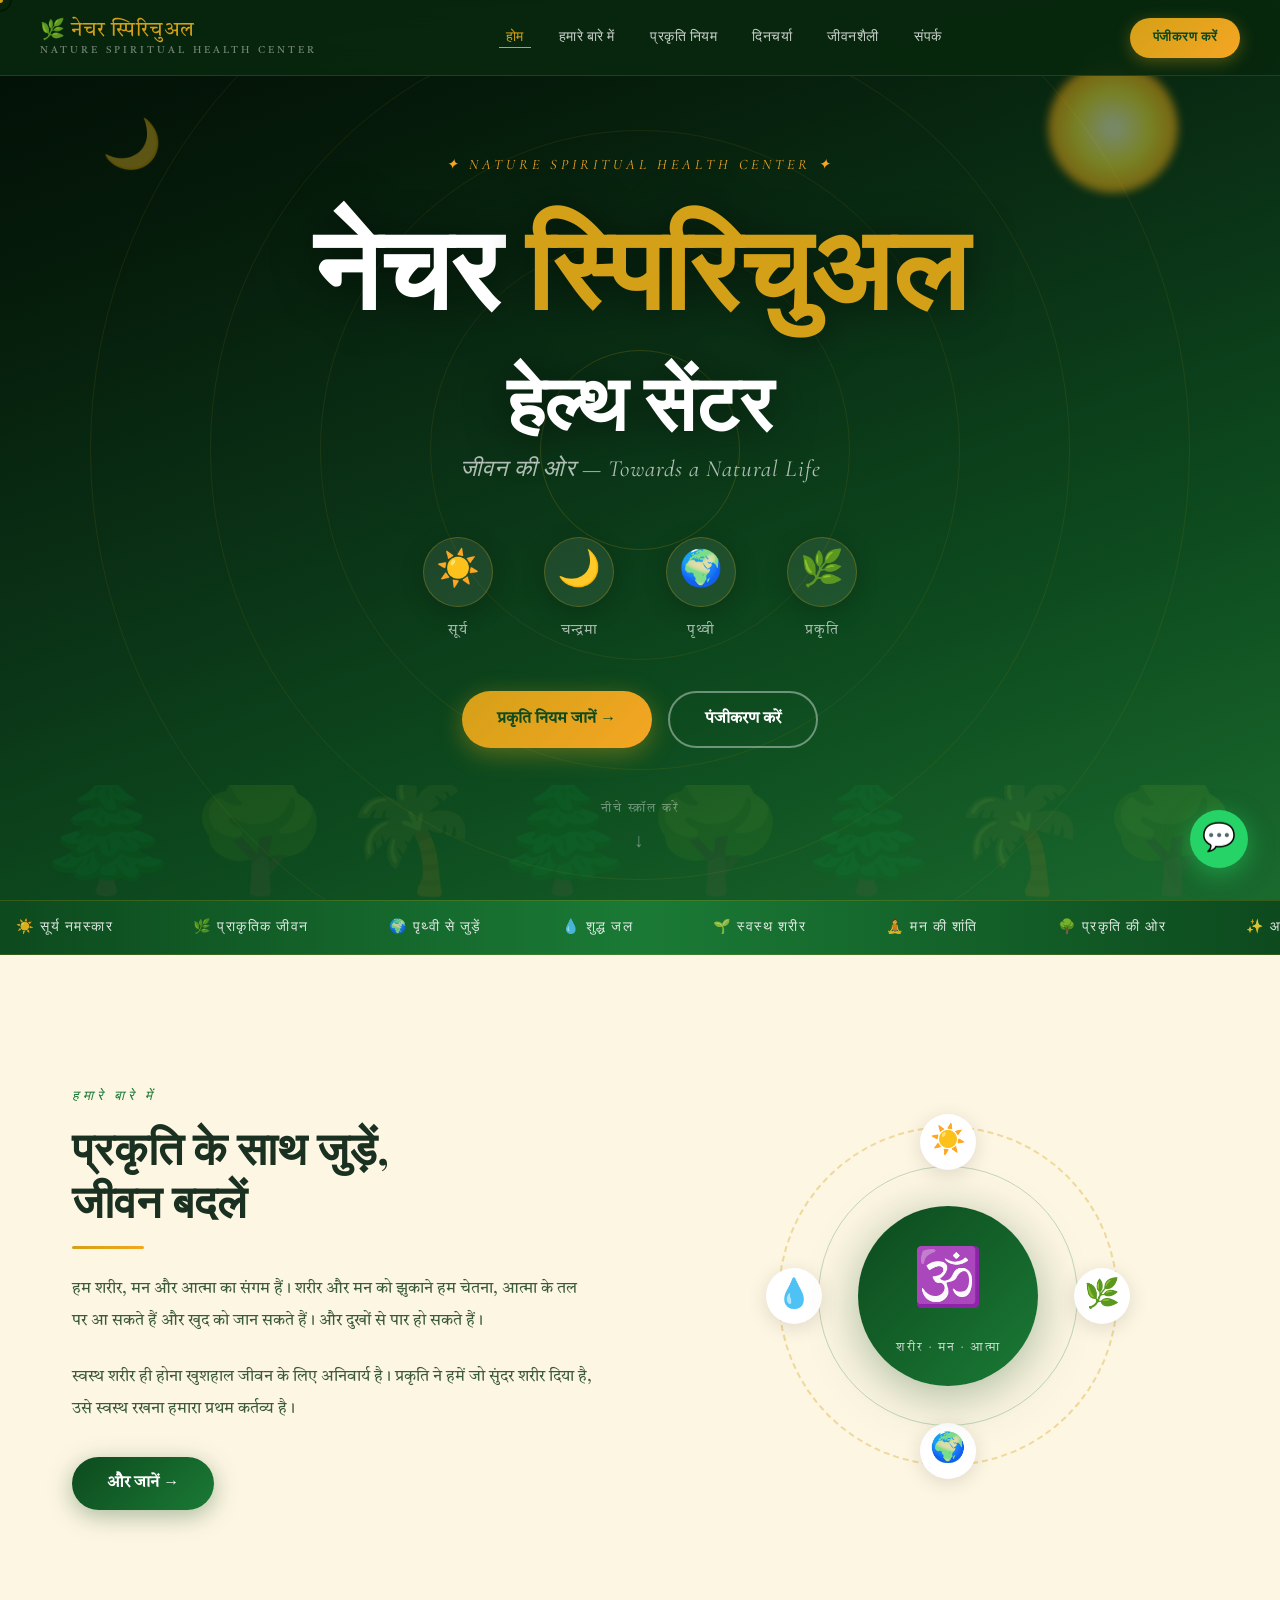
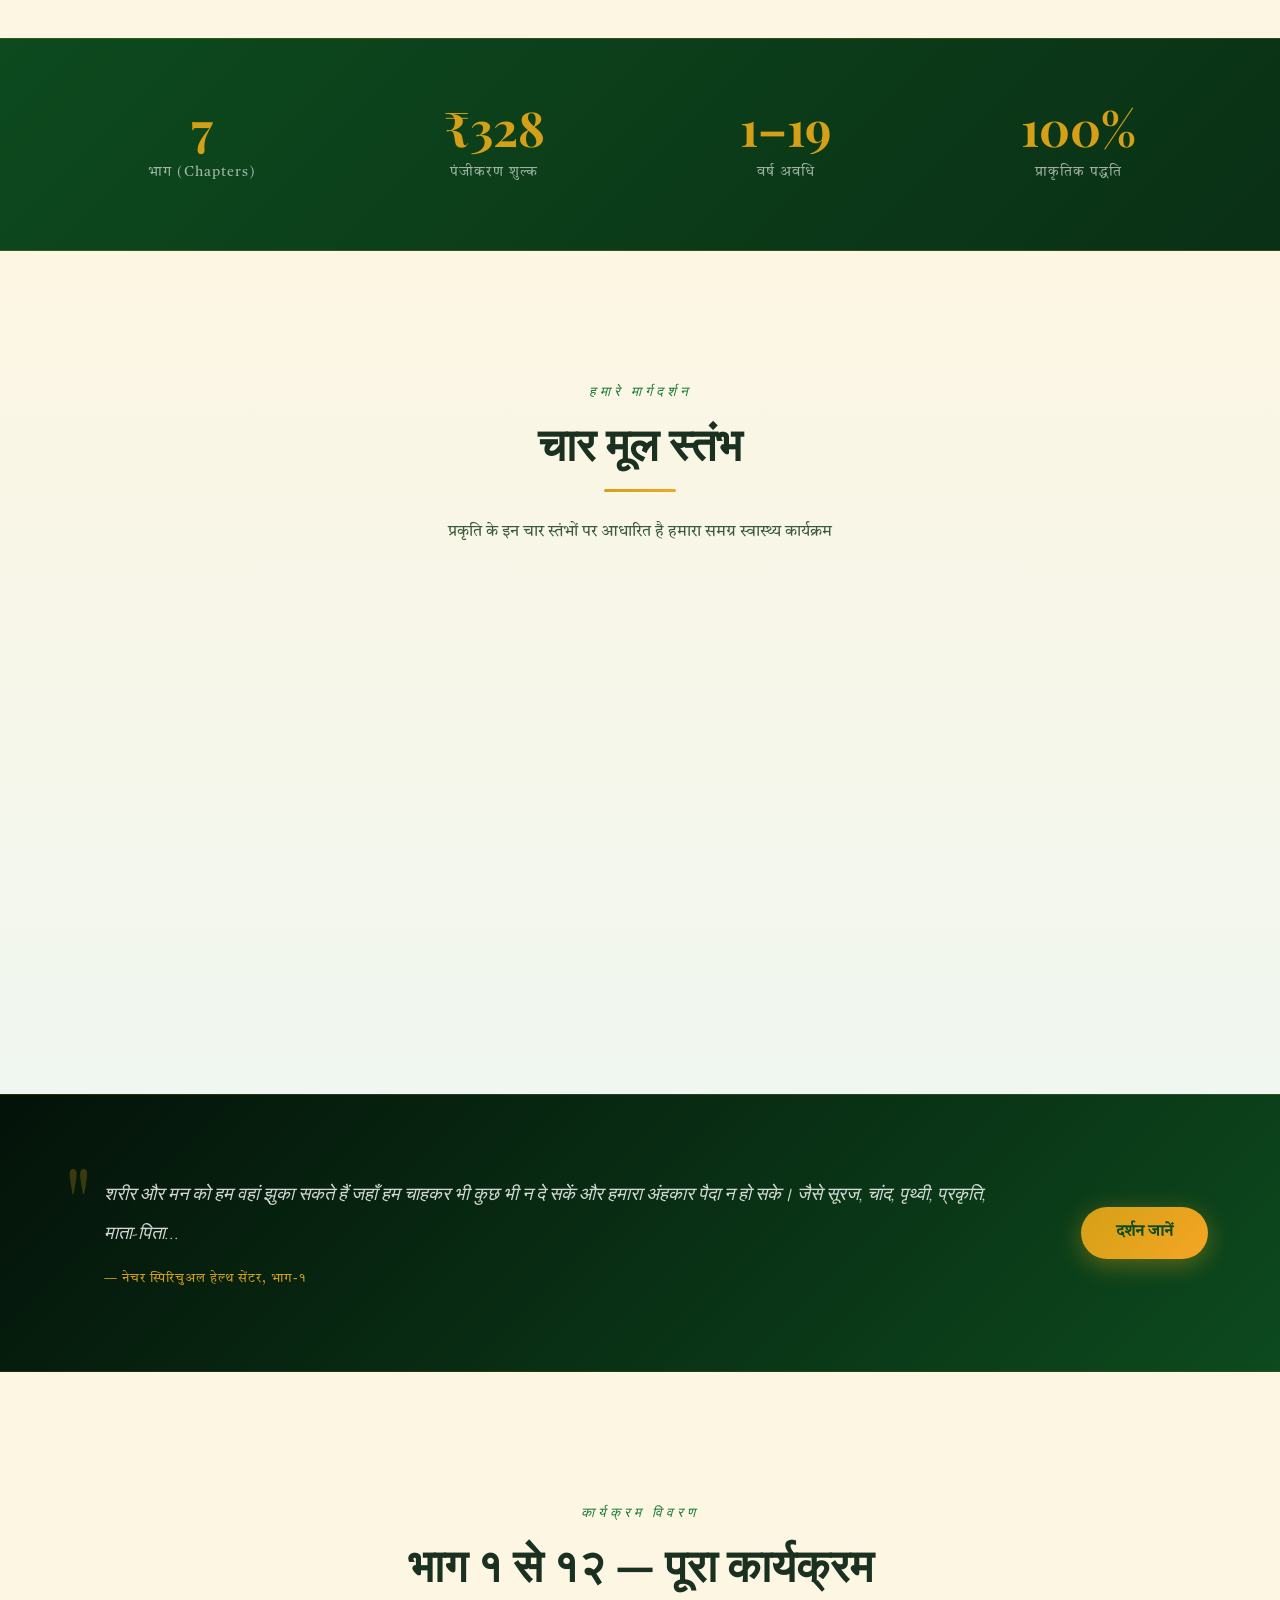
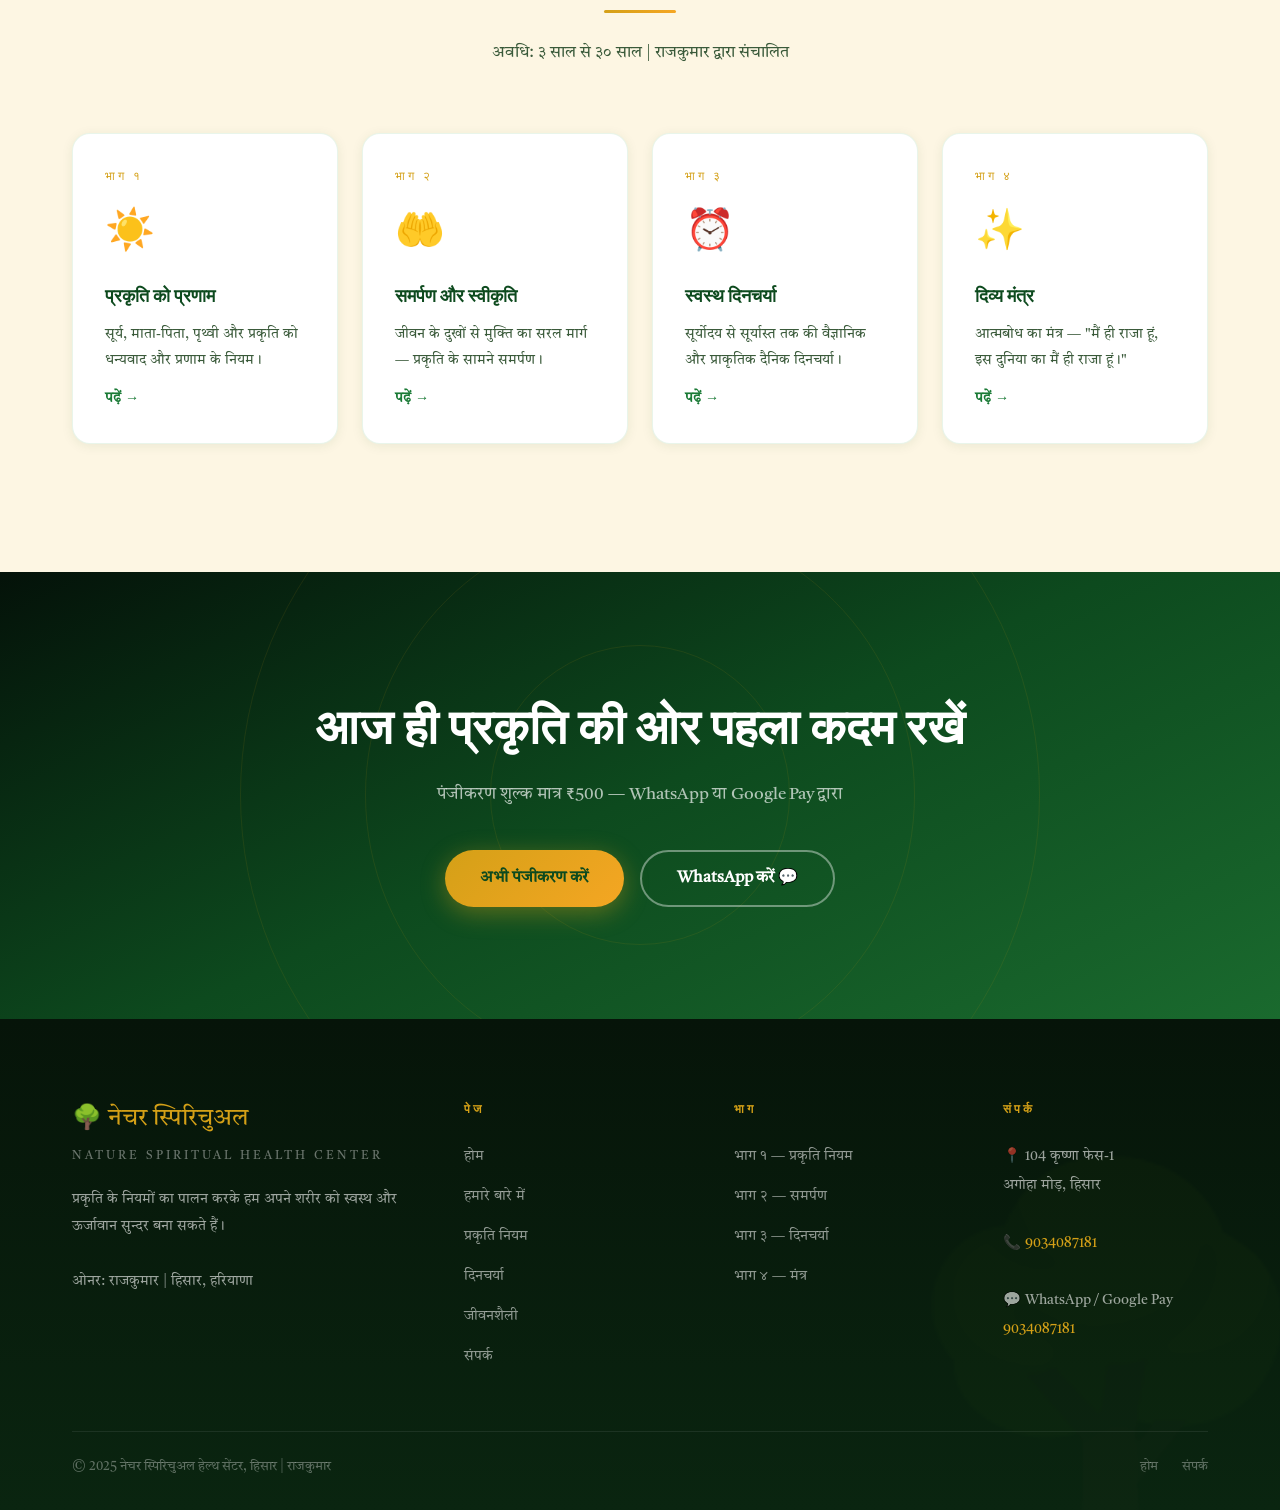
==== index.html @ 6610b25d "ddfg" ====
<!DOCTYPE html>
<html lang="hi">
<head>
<meta charset="UTF-8">
<meta name="viewport" content="width=device-width, initial-scale=1.0">
<meta name="description" content="नेचर स्पिरिचुअल हेल्थ सेंटर - प्राकृतिक जीवनशैली द्वारा स्वस्थ जीवन की ओर। Hisar, Haryana.">
<title>नेचर स्पिरिचुअल हेल्थ सेंटर | जीवन की ओर | Hisar</title>
<link rel="stylesheet" href="css/global.css">
<link rel="stylesheet" href="css/home.css">
</head>
<body>

<!-- LOADER -->
<div id="page-loader">
  <div class="loader-tree">🌳</div>
  <div class="loader-title">नेचर स्पिरिचुअल</div>
  <div class="loader-bar"><div class="loader-fill"></div></div>
</div>

<!-- PARTICLES -->
<div id="particles"></div>

<!-- CURSOR -->
<div id="cursor"></div>
<div id="cursor-dot"></div>

<!-- WHATSAPP FLOAT -->
<a href="https://wa.me/919034087181" class="wa-float" target="_blank" rel="noopener" title="WhatsApp पर संपर्क करें">💬</a>

<!-- NAVIGATION -->
<nav class="nav-wrap">
  <div class="nav-inner">
    <a href="index.html" class="nav-brand">
      <span class="brand-hi">🌿 नेचर स्पिरिचुअल</span>
      <span class="brand-en">Nature Spiritual Health Center</span>
    </a>
    <ul class="nav-links">
      <li><a href="index.html"      class="nav-a">होम</a></li>
      <li><a href="about.html"      class="nav-a">हमारे बारे में</a></li>
      <li><a href="niyam.html"      class="nav-a">प्रकृति नियम</a></li>
      <li><a href="dinchrya.html"   class="nav-a">दिनचर्या</a></li>
      <li><a href="lifestyle.html"  class="nav-a">जीवनशैली</a></li>
      <li><a href="contact.html"    class="nav-a">संपर्क</a></li>
    </ul>
    <a href="contact.html" class="nav-cta">पंजीकरण करें</a>
    <button class="nav-hamburger" aria-label="Menu">
      <span></span><span></span><span></span>
    </button>
  </div>
  <div class="nav-mobile">
    <a href="index.html"     class="nav-a">होम</a>
    <a href="about.html"     class="nav-a">हमारे बारे में</a>
    <a href="niyam.html"     class="nav-a">प्रकृति नियम</a>
    <a href="dinchrya.html"  class="nav-a">दिनचर्या</a>
    <a href="lifestyle.html" class="nav-a">जीवनशैली</a>
    <a href="contact.html"   class="nav-a">संपर्क</a>
    <a href="contact.html"   class="nav-cta">पंजीकरण करें →</a>
  </div>
</nav>

<!-- ══════════════════════════════════════ HERO ══════════════════════════════════════ -->
<section class="hero-section">
  <!-- Animated background rings -->
  <div class="hero-rings" aria-hidden="true">
    <div class="hr-ring"></div><div class="hr-ring"></div><div class="hr-ring"></div>
    <div class="hr-ring"></div><div class="hr-ring"></div>
  </div>
  <!-- Sun glow -->
  <div class="hero-sun" aria-hidden="true"></div>
  <!-- Moon -->
  <div class="hero-moon" aria-hidden="true">🌙</div>
  <!-- Silhouette trees -->
  <div class="hero-forest" aria-hidden="true">
    <span>🌲</span><span>🌳</span><span>🌴</span><span>🌲</span><span>🌳</span><span>🌲</span><span>🌴</span><span>🌳</span>
  </div>

  <div class="hero-content">
    <span class="hero-eyebrow">✦ Nature Spiritual Health Center ✦</span>
    <h1 class="hero-title">
      नेचर <span class="gt">स्पिरिचुअल</span><br>
      <span class="hero-title-sm">हेल्थ सेंटर</span>
    </h1>
    <p class="hero-sub">जीवन की ओर — <em>Towards a Natural Life</em></p>

    <!-- 3 cosmic bodies -->
    <div class="hero-cosmos">
      <div class="cosmos-item">
        <div class="cosmos-orb sun-orb">☀️</div>
        <span>सूर्य</span>
      </div>
      <div class="cosmos-item">
        <div class="cosmos-orb moon-orb">🌙</div>
        <span>चन्द्रमा</span>
      </div>
      <div class="cosmos-item">
        <div class="cosmos-orb earth-orb">🌍</div>
        <span>पृथ्वी</span>
      </div>
      <div class="cosmos-item">
        <div class="cosmos-orb nature-orb">🌿</div>
        <span>प्रकृति</span>
      </div>
    </div>

    <div class="hero-actions">
      <a href="niyam.html"  class="btn btn-gold">प्रकृति नियम जानें →</a>
      <a href="contact.html" class="btn btn-outline">पंजीकरण करें</a>
    </div>
  </div>

  <div class="scroll-hint" aria-hidden="true">
    <span>नीचे स्क्रॉल करें</span>
    <div class="scroll-arrow">↓</div>
  </div>
</section>

<!-- ══════════════════════════════════════ MARQUEE ══════════════════════════════════════ -->
<div class="marquee-strip">
  <div class="marquee-track">
    <span>☀️ सूर्य नमस्कार</span>
    <span>🌿 प्राकृतिक जीवन</span>
    <span>🌍 पृथ्वी से जुड़ें</span>
    <span>💧 शुद्ध जल</span>
    <span>🌱 स्वस्थ शरीर</span>
    <span>🧘 मन की शांति</span>
    <span>🌳 प्रकृति की ओर</span>
    <span>✨ आत्मा का विकास</span>
    <span>☀️ सूर्य नमस्कार</span>
    <span>🌿 प्राकृतिक जीवन</span>
    <span>🌍 पृथ्वी से जुड़ें</span>
    <span>💧 शुद्ध जल</span>
    <span>🌱 स्वस्थ शरीर</span>
    <span>🧘 मन की शांति</span>
    <span>🌳 प्रकृति की ओर</span>
    <span>✨ आत्मा का विकास</span>
  </div>
</div>

<!-- ══════════════════════════════════════ INTRO ══════════════════════════════════════ -->
<section class="intro-section py-section">
  <div class="container">
    <div class="intro-grid">
      <div class="intro-text reveal-l">
        <span class="section-label">हमारे बारे में</span>
        <h2 class="section-title">प्रकृति के साथ जुड़ें,<br>जीवन बदलें</h2>
        <div class="divider"></div>
        <p class="section-desc" style="margin-bottom:1.5rem">
          हम शरीर, मन और आत्मा का संगम हैं। शरीर और मन को झुकाने हम चेतना, आत्मा के तल पर आ सकते हैं और खुद को जान सकते हैं। और दुखों से पार हो सकते हैं।
        </p>
        <p class="section-desc" style="margin-bottom:2rem">
          स्वस्थ शरीर ही होना खुशहाल जीवन के लिए अनिवार्य है। प्रकृति ने हमें जो सुंदर शरीर दिया है, उसे स्वस्थ रखना हमारा प्रथम कर्तव्य है।
        </p>
        <a href="about.html" class="btn btn-green">और जानें →</a>
      </div>
      <div class="intro-visual reveal-r">
        <div class="intro-mandala">
          <div class="mandala-core">
            <div class="mandala-inner">
              <span class="mandala-symbol">🕉️</span>
              <p>शरीर · मन · आत्मा</p>
            </div>
          </div>
          <div class="mandala-orbits">
            <div class="mo mo-1">☀️</div>
            <div class="mo mo-2">🌿</div>
            <div class="mo mo-3">🌍</div>
            <div class="mo mo-4">💧</div>
          </div>
        </div>
      </div>
    </div>
  </div>
</section>

<!-- ══════════════════════════════════════ STATS BANNER ══════════════════════════════════════ -->
<div class="stats-banner">
  <div class="container">
    <div class="stats-grid">
      <div class="stat-item reveal" data-delay="0">
        <span class="stat-num"><span data-count="12">0</span></span>
        <span class="stat-lbl">भाग (Chapters)</span>
      </div>
      <div class="stat-item reveal" data-delay="0.1">
        <span class="stat-num">₹<span data-count="500">0</span></span>
        <span class="stat-lbl">पंजीकरण शुल्क</span>
      </div>
      <div class="stat-item reveal" data-delay="0.2">
        <span class="stat-num"><span data-count="3">0</span>–<span data-count="30">0</span></span>
        <span class="stat-lbl">वर्ष अवधि</span>
      </div>
      <div class="stat-item reveal" data-delay="0.3">
        <span class="stat-num">100%</span>
        <span class="stat-lbl">प्राकृतिक पद्धति</span>
      </div>
    </div>
  </div>
</div>

<!-- ══════════════════════════════════════ FEATURES GRID ══════════════════════════════════════ -->
<section class="features-section py-section">
  <div class="container">
    <div class="text-center reveal" style="margin-bottom:4rem">
      <span class="section-label">हमारे मार्गदर्शन</span>
      <h2 class="section-title">चार मूल स्तंभ</h2>
      <div class="divider center"></div>
      <p class="section-desc center">प्रकृति के इन चार स्तंभों पर आधारित है हमारा समग्र स्वास्थ्य कार्यक्रम</p>
    </div>
    <div class="features-grid stagger-children">
      <a href="niyam.html" class="feat-card card">
        <div class="feat-icon">🙏</div>
        <h3 class="feat-title">प्रकृति नियम</h3>
        <p class="feat-text">सूर्य, माता-पिता और पृथ्वी को प्रणाम करने के नियम जो जीवन को सही दिशा देते हैं।</p>
        <span class="feat-link">जानें → </span>
      </a>
      <a href="dinchrya.html" class="feat-card card">
        <div class="feat-icon">⏰</div>
        <h3 class="feat-title">दैनिक दिनचर्या</h3>
        <p class="feat-text">सूर्योदय से सूर्यास्त तक की वैज्ञानिक और प्राकृतिक दिनचर्या जो शरीर को ऊर्जावान रखे।</p>
        <span class="feat-link">जानें →</span>
      </a>
      <a href="lifestyle.html" class="feat-card card">
        <div class="feat-icon">🌿</div>
        <h3 class="feat-title">जीवनशैली</h3>
        <p class="feat-text">खान-पान, व्यायाम और आदतों से जुड़े 22 सुझाव जो आपको स्वस्थ और सक्रिय रखेंगे।</p>
        <span class="feat-link">जानें →</span>
      </a>
      <a href="about.html" class="feat-card card">
        <div class="feat-icon">🧘</div>
        <h3 class="feat-title">आत्म-विकास</h3>
        <p class="feat-text">मन की शांति, समर्पण और प्रकृति से जुड़ाव के माध्यम से आत्मिक विकास का मार्ग।</p>
        <span class="feat-link">जानें →</span>
      </a>
    </div>
  </div>
</section>

<!-- ══════════════════════════════════════ PHILOSOPHY STRIP ══════════════════════════════════════ -->
<section class="phil-strip">
  <div class="container">
    <div class="phil-strip-inner reveal">
      <div class="phil-quote">
        <span class="pq-open">"</span>
        <p>शरीर और मन को हम वहां झुका सकते हैं जहाँ हम चाहकर भी कुछ भी न दे सकें और हमारा अंहकार पैदा न हो सके। जैसे सूरज, चांद, पृथ्वी, प्रकृति, माता-पिता...</p>
        <span class="pq-source">— नेचर स्पिरिचुअल हेल्थ सेंटर, भाग-१</span>
      </div>
      <a href="about.html" class="btn btn-gold">दर्शन जानें</a>
    </div>
  </div>
</section>

<!-- ══════════════════════════════════════ BHAG OVERVIEW ══════════════════════════════════════ -->
<section class="bhag-section py-section">
  <div class="container">
    <div class="text-center reveal" style="margin-bottom:4rem">
      <span class="section-label">कार्यक्रम विवरण</span>
      <h2 class="section-title">भाग १ से १२ — पूरा कार्यक्रम</h2>
      <div class="divider center"></div>
      <p class="section-desc center">अवधि: ३ साल से ३० साल | राजकुमार द्वारा संचालित</p>
    </div>
    <div class="bhag-grid">
      <div class="bhag-card reveal" data-delay="0">
        <div class="bc-num">भाग १</div>
        <div class="bc-icon">☀️</div>
        <h3>प्रकृति को प्रणाम</h3>
        <p>सूर्य, माता-पिता, पृथ्वी और प्रकृति को धन्यवाद और प्रणाम के नियम।</p>
        <a href="niyam.html#bhag1">पढ़ें →</a>
      </div>
      <div class="bhag-card reveal" data-delay="0.1">
        <div class="bc-num">भाग २</div>
        <div class="bc-icon">🤲</div>
        <h3>समर्पण और स्वीकृति</h3>
        <p>जीवन के दुखों से मुक्ति का सरल मार्ग — प्रकृति के सामने समर्पण।</p>
        <a href="niyam.html#bhag2">पढ़ें →</a>
      </div>
      <div class="bhag-card reveal" data-delay="0.2">
        <div class="bc-num">भाग ३</div>
        <div class="bc-icon">⏰</div>
        <h3>स्वस्थ दिनचर्या</h3>
        <p>सूर्योदय से सूर्यास्त तक की वैज्ञानिक और प्राकृतिक दैनिक दिनचर्या।</p>
        <a href="dinchrya.html">पढ़ें →</a>
      </div>
      <div class="bhag-card reveal" data-delay="0.3">
        <div class="bc-num">भाग ४</div>
        <div class="bc-icon">✨</div>
        <h3>दिव्य मंत्र</h3>
        <p>आत्मबोध का मंत्र — "मैं ही राजा हूं, इस दुनिया का मैं ही राजा हूं।"</p>
        <a href="niyam.html#bhag4">पढ़ें →</a>
      </div>
    </div>
  </div>
</section>

<!-- ══════════════════════════════════════ CTA BANNER ══════════════════════════════════════ -->
<section class="cta-banner">
  <div class="cta-rings" aria-hidden="true">
    <div class="cr"></div><div class="cr"></div><div class="cr"></div>
  </div>
  <div class="container">
    <div class="cta-inner reveal">
      <h2>आज ही प्रकृति की ओर पहला कदम रखें</h2>
      <p>पंजीकरण शुल्क मात्र ₹500 — WhatsApp या Google Pay द्वारा</p>
      <div class="cta-actions">
        <a href="contact.html" class="btn btn-gold">अभी पंजीकरण करें</a>
        <a href="https://wa.me/919034087181" class="btn btn-outline" target="_blank">WhatsApp करें 💬</a>
      </div>
    </div>
  </div>
</section>

<!-- ══════════════════════════════════════ FOOTER ══════════════════════════════════════ -->
<footer class="site-footer">
  <div class="footer-inner container">
    <div class="footer-brand">
      <div class="fb-name">🌳 नेचर स्पिरिचुअल</div>
      <div class="fb-tag">Nature Spiritual Health Center</div>
      <p class="fb-desc">प्रकृति के नियमों का पालन करके हम अपने शरीर को स्वस्थ और ऊर्जावान सुन्दर बना सकते हैं।<br><br>ओनर: राजकुमार | हिसार, हरियाणा</p>
    </div>
    <div class="footer-col">
      <h4>पेज</h4>
      <ul>
        <li><a href="index.html">होम</a></li>
        <li><a href="about.html">हमारे बारे में</a></li>
        <li><a href="niyam.html">प्रकृति नियम</a></li>
        <li><a href="dinchrya.html">दिनचर्या</a></li>
        <li><a href="lifestyle.html">जीवनशैली</a></li>
        <li><a href="contact.html">संपर्क</a></li>
      </ul>
    </div>
    <div class="footer-col">
      <h4>भाग</h4>
      <ul>
        <li><a href="niyam.html#bhag1">भाग १ — प्रकृति नियम</a></li>
        <li><a href="niyam.html#bhag2">भाग २ — समर्पण</a></li>
        <li><a href="dinchrya.html">भाग ३ — दिनचर्या</a></li>
        <li><a href="niyam.html#bhag4">भाग ४ — मंत्र</a></li>
      </ul>
    </div>
    <div class="footer-col">
      <h4>संपर्क</h4>
      <p>📍 104 कृष्णा फेस-1<br>अगोहा मोड़, हिसार<br><br>📞 <a href="tel:+919034087181" style="color:var(--gold)">9034087181</a><br><br>💬 WhatsApp / Google Pay<br><a href="https://wa.me/919034087181" target="_blank" style="color:var(--gold)">9034087181</a></p>
    </div>
  </div>
  <div class="container"><hr class="footer-divider"></div>
  <div class="footer-bottom container">
    <span class="footer-copy">© 2025 नेचर स्पिरिचुअल हेल्थ सेंटर, हिसार | राजकुमार</span>
    <div class="footer-legal">
      <a href="index.html">होम</a>
      <a href="contact.html">संपर्क</a>
    </div>
  </div>
</footer>

<script src="js/main.js"></script>
</body>
</html>
---- css/global.css ----
/* ============================================================
   GLOBAL CSS — Nature Spiritual Health Center
   नेचर स्पिरिचुअल हेल्थ सेंटर
   ============================================================ */

@import url('https://fonts.googleapis.com/css2?family=Tiro+Devanagari+Hindi:ital@0;1&family=Playfair+Display:wght@600;700;900&family=Cormorant+Garamond:ital,wght@0,300;0,400;0,600;1,400;1,600&display=swap');

/* ── VARIABLES ── */
:root {
  --forest:   #0d4a1e;
  --forest2:  #0a3a17;
  --leaf:     #1a7a35;
  --lime:     #4caf50;
  --sage:     #81c784;
  --gold:     #d4a017;
  --amber:    #f5a623;
  --saffron:  #ff8f00;
  --cream:    #fdf6e3;
  --parchment:#f5ead0;
  --bark:     #5c3d1e;
  --earth:    #8b5e3c;
  --red:      #c0392b;
  --danger:   #e74c3c;
  --white:    #ffffff;
  --text:     #1a3020;
  --text-mid: #3a5a3a;
  --text-lite:#6a8a6a;
  --shadow-sm: 0 2px 12px rgba(13,74,30,0.08);
  --shadow-md: 0 6px 30px rgba(13,74,30,0.14);
  --shadow-lg: 0 16px 60px rgba(13,74,30,0.20);
  --shadow-hero: 0 30px 100px rgba(13,74,30,0.35);
  --radius-sm: 10px;
  --radius-md: 18px;
  --radius-lg: 28px;
  --radius-pill: 100px;
  --ease-out: cubic-bezier(0.16, 1, 0.3, 1);
  --ease-spring: cubic-bezier(0.34, 1.56, 0.64, 1);
  --transition: all 0.35s var(--ease-out);
}

/* ── RESET ── */
*, *::before, *::after {
  margin: 0; padding: 0; box-sizing: border-box;
}
html { scroll-behavior: smooth; font-size: 16px; }
body {
  font-family: 'Tiro Devanagari Hindi', serif;
  background: var(--cream);
  color: var(--text);
  overflow-x: hidden;
  cursor: none;
  line-height: 1.7;
}
img { max-width: 100%; display: block; }
a { text-decoration: none; }
ul { list-style: none; }

/* ── CUSTOM CURSOR ── */
#cursor {
  position: fixed; width: 24px; height: 24px;
  border: 2px solid var(--gold); border-radius: 50%;
  pointer-events: none;
  transform: translate(-50%,-50%);
  transition: transform 0.15s var(--ease-out), background 0.3s, border-color 0.3s, width 0.3s, height 0.3s;
  z-index: 99999; mix-blend-mode: multiply;
}
#cursor-dot {
  position: fixed; width: 6px; height: 6px;
  background: var(--gold); border-radius: 50%;
  pointer-events: none;
  transform: translate(-50%,-50%);
  z-index: 99999; transition: transform 0.05s;
}
body:has(a:hover) #cursor,
body:has(button:hover) #cursor {
  transform: translate(-50%,-50%) scale(2);
  background: rgba(212,160,23,0.15);
  border-color: var(--amber);
}

/* ── LOADER ── */
#page-loader {
  position: fixed; inset: 0;
  background: linear-gradient(160deg, #041209, #0d4a1e);
  display: flex; flex-direction: column;
  align-items: center; justify-content: center;
  z-index: 999999;
  transition: opacity 0.7s var(--ease-out), visibility 0.7s;
}
#page-loader.hide { opacity: 0; visibility: hidden; pointer-events: none; }
.loader-tree  { font-size: 4.5rem; animation: loaderBounce 0.9s ease-in-out infinite; }
.loader-title { color: var(--gold); font-size: 1.3rem; letter-spacing: 3px; margin-top: 1rem;
                font-family: 'Cormorant Garamond', serif; font-style: italic; }
.loader-bar   { width: 180px; height: 3px; background: rgba(255,255,255,0.1);
                border-radius: 2px; margin-top: 1.2rem; overflow: hidden; }
.loader-fill  { height: 100%; background: linear-gradient(90deg, var(--gold), var(--amber));
                border-radius: 2px; animation: loaderFill 1.4s var(--ease-out) forwards; }
@keyframes loaderBounce { 0%,100%{transform:scale(1)} 50%{transform:scale(1.12)} }
@keyframes loaderFill   { from{width:0} to{width:100%} }

/* ── PARTICLES ── */
#particles {
  position: fixed; top:0; left:0; width:100%; height:100%;
  pointer-events: none; z-index: 1; overflow: hidden;
}
.leaf-p {
  position: absolute; opacity: 0;
  animation: leafFall linear infinite;
  user-select: none; pointer-events: none;
}
@keyframes leafFall {
  0%   { transform: translateY(-60px) rotate(0deg) translateX(0); opacity: 0.75; }
  40%  { transform: translateY(40vh) rotate(160deg) translateX(50px); opacity: 0.55; }
  100% { transform: translateY(110vh) rotate(380deg) translateX(-40px); opacity: 0; }
}

/* ── NAVIGATION ── */
.nav-wrap {
  position: fixed; top:0; width:100%; z-index: 1000;
  background: rgba(8,40,15,0.92);
  backdrop-filter: blur(18px) saturate(180%);
  -webkit-backdrop-filter: blur(18px) saturate(180%);
  border-bottom: 1px solid rgba(212,160,23,0.18);
  transition: padding 0.4s var(--ease-out), box-shadow 0.4s;
}
.nav-wrap.scrolled {
  box-shadow: 0 4px 40px rgba(13,74,30,0.35);
  border-bottom-color: rgba(212,160,23,0.28);
}
.nav-inner {
  max-width: 1280px; margin: 0 auto;
  padding: 1.1rem 2.5rem;
  display: flex; align-items: center; justify-content: space-between;
  gap: 2rem;
  transition: padding 0.4s;
}
.nav-wrap.scrolled .nav-inner { padding-top: 0.6rem; padding-bottom: 0.6rem; }

.nav-brand { display: flex; flex-direction: column; line-height: 1.2; }
.nav-brand .brand-hi  { font-size: 1.25rem; color: var(--gold); letter-spacing: 0.5px; }
.nav-brand .brand-en  { font-size: 0.6rem; color: rgba(255,255,255,0.45); letter-spacing: 3px; text-transform: uppercase; margin-top: 2px; }

.nav-links { display: flex; gap: 0.2rem; align-items: center; }
.nav-links .nav-a {
  color: rgba(255,255,255,0.78); padding: 0.45rem 1rem;
  border-radius: 30px; font-size: 0.88rem;
  font-family: 'Cormorant Garamond', serif; letter-spacing: 0.5px;
  transition: var(--transition); position: relative;
}
.nav-links .nav-a::after {
  content: ''; position: absolute; bottom: 4px; left: 50%; right: 50%;
  height: 1px; background: var(--gold);
  transition: left 0.3s var(--ease-out), right 0.3s var(--ease-out);
}
.nav-links .nav-a:hover { color: var(--gold); }
.nav-links .nav-a:hover::after,
.nav-links .nav-a.active::after { left: 18%; right: 18%; }
.nav-links .nav-a.active { color: var(--gold); }

.nav-cta {
  background: linear-gradient(135deg, var(--gold), var(--amber));
  color: var(--forest); padding: 0.55rem 1.4rem;
  border-radius: var(--radius-pill); font-weight: 700;
  font-size: 0.82rem; letter-spacing: 0.5px;
  font-family: 'Cormorant Garamond', serif;
  transition: var(--transition);
  box-shadow: 0 4px 16px rgba(212,160,23,0.35);
}
.nav-cta:hover { transform: translateY(-2px); box-shadow: 0 8px 25px rgba(212,160,23,0.5); }

/* Hamburger for mobile */
.nav-hamburger {
  display: none; flex-direction: column; gap: 5px;
  background: none; border: none; cursor: none; padding: 4px;
}
.nav-hamburger span {
  display: block; width: 26px; height: 2px;
  background: var(--gold); border-radius: 2px;
  transition: var(--transition);
}
.nav-hamburger.open span:nth-child(1) { transform: translateY(7px) rotate(45deg); }
.nav-hamburger.open span:nth-child(2) { opacity: 0; }
.nav-hamburger.open span:nth-child(3) { transform: translateY(-7px) rotate(-45deg); }

/* Mobile Menu */
.nav-mobile {
  display: none; flex-direction: column;
  background: rgba(8,40,15,0.98); padding: 1.5rem 2.5rem 2rem;
  border-top: 1px solid rgba(212,160,23,0.15);
}
.nav-mobile.open { display: flex; }
.nav-mobile .nav-a { color: rgba(255,255,255,0.8); padding: 0.8rem 0; border-bottom: 1px solid rgba(255,255,255,0.06); font-size: 1rem; }
.nav-mobile .nav-cta { margin-top: 1rem; text-align: center; }

/* ── FOOTER ── */
.site-footer {
  background: linear-gradient(180deg, #061409, #0a2510);
  padding: 5rem 2rem 2rem; position: relative; overflow: hidden;
}
.site-footer::before {
  content: '🌳'; position: absolute; font-size: 22rem; opacity: 0.025;
  bottom: -3rem; right: -3rem; pointer-events: none; line-height: 1;
}
.footer-inner {
  max-width: 1200px; margin: 0 auto;
  display: grid; grid-template-columns: 1.6fr 1fr 1fr 1fr; gap: 4rem;
  position: relative; z-index: 1;
}
.footer-brand .fb-name  { font-size: 1.5rem; color: var(--gold); margin-bottom: 0.4rem; }
.footer-brand .fb-tag   { font-size: 0.75rem; color: rgba(255,255,255,0.4); letter-spacing: 3px; text-transform: uppercase; margin-bottom: 1.2rem; }
.footer-brand .fb-desc  { font-size: 0.9rem; color: rgba(255,255,255,0.6); line-height: 1.9; }
.footer-col h4 { color: var(--gold); font-size: 0.75rem; letter-spacing: 3px; text-transform: uppercase; margin-bottom: 1.5rem; font-family: 'Cormorant Garamond', serif; }
.footer-col ul li { margin-bottom: 0.8rem; }
.footer-col ul a { color: rgba(255,255,255,0.55); font-size: 0.9rem; transition: color 0.3s; }
.footer-col ul a:hover { color: var(--gold); }
.footer-col p { color: rgba(255,255,255,0.6); font-size: 0.9rem; line-height: 2; }
.footer-divider { border: none; border-top: 1px solid rgba(255,255,255,0.08); margin: 3rem 0 1.5rem; }
.footer-bottom {
  max-width: 1200px; margin: 0 auto;
  display: flex; justify-content: space-between; align-items: center;
  flex-wrap: wrap; gap: 1rem;
  position: relative; z-index: 1;
}
.footer-copy { color: rgba(255,255,255,0.35); font-size: 0.8rem; }
.footer-legal { display: flex; gap: 1.5rem; }
.footer-legal a { color: rgba(255,255,255,0.35); font-size: 0.8rem; transition: color 0.3s; }
.footer-legal a:hover { color: var(--gold); }

/* ── WHATSAPP FLOAT ── */
.wa-float {
  position: fixed; bottom: 2rem; right: 2rem; z-index: 5000;
  width: 58px; height: 58px; border-radius: 50%;
  background: #25d366;
  display: flex; align-items: center; justify-content: center;
  font-size: 1.7rem;
  box-shadow: 0 6px 25px rgba(37,211,102,0.5);
  animation: waPulse 2.5s ease-in-out infinite;
  transition: transform 0.3s var(--ease-spring);
}
.wa-float:hover { transform: scale(1.12); }
@keyframes waPulse {
  0%,100% { box-shadow: 0 6px 25px rgba(37,211,102,0.5); }
  50% { box-shadow: 0 6px 50px rgba(37,211,102,0.75), 0 0 0 14px rgba(37,211,102,0.08); }
}

/* ── SCROLL-REVEAL SYSTEM ── */
.reveal, .reveal-l, .reveal-r, .reveal-scale {
  opacity: 0; transition: opacity 0.75s var(--ease-out), transform 0.75s var(--ease-out);
}
.reveal      { transform: translateY(45px); }
.reveal-l    { transform: translateX(-50px); }
.reveal-r    { transform: translateX(50px); }
.reveal-scale{ transform: scale(0.9); }
.reveal.in, .reveal-l.in, .reveal-r.in, .reveal-scale.in {
  opacity: 1; transform: none;
}

/* ── SHARED SECTION HELPERS ── */
.section-label {
  display: inline-block; font-family: 'Cormorant Garamond', serif; font-style: italic;
  font-size: 0.85rem; letter-spacing: 4px; text-transform: uppercase;
  color: var(--leaf); margin-bottom: 0.8rem;
}
.section-label.light { color: var(--sage); }
.section-title {
  font-size: clamp(2rem, 3.5vw, 3.2rem);
  line-height: 1.2; margin-bottom: 1.2rem;
  font-family: 'Playfair Display', serif;
}
.section-title.light { color: var(--white); }
.divider {
  width: 72px; height: 3px;
  background: linear-gradient(90deg, var(--gold), var(--amber));
  border-radius: 2px; margin-bottom: 1.5rem;
}
.divider.center { margin-left: auto; margin-right: auto; }
.section-desc { font-size: 1rem; line-height: 2; color: var(--text-mid); max-width: 580px; }
.section-desc.light { color: rgba(255,255,255,0.72); }
.section-desc.center { margin: 0 auto; text-align: center; }

/* ── BUTTONS ── */
.btn {
  display: inline-flex; align-items: center; justify-content: center; gap: 0.5rem;
  padding: 0.8rem 2.2rem; border-radius: var(--radius-pill);
  font-size: 1rem; font-family: 'Tiro Devanagari Hindi', serif;
  transition: var(--transition); cursor: none;
  border: none; font-weight: 600;
}
.btn-gold {
  background: linear-gradient(135deg, var(--gold), var(--amber));
  color: var(--forest);
  box-shadow: 0 6px 24px rgba(212,160,23,0.4);
}
.btn-gold:hover { transform: translateY(-3px); box-shadow: 0 12px 36px rgba(212,160,23,0.55); }
.btn-outline {
  border: 2px solid rgba(255,255,255,0.4); color: white; background: transparent;
}
.btn-outline:hover { border-color: var(--gold); color: var(--gold); background: rgba(212,160,23,0.08); }
.btn-green {
  background: linear-gradient(135deg, var(--forest), var(--leaf));
  color: white; box-shadow: 0 6px 24px rgba(13,74,30,0.35);
}
.btn-green:hover { transform: translateY(-3px); box-shadow: 0 12px 36px rgba(13,74,30,0.5); }

/* ── PAGE HERO (inner pages) ── */
.page-hero {
  min-height: 52vh; padding: 10rem 2rem 5rem;
  background: linear-gradient(155deg, #041209 0%, #0d4a1e 55%, #1a7a35 100%);
  display: flex; align-items: flex-end; position: relative; overflow: hidden;
}
.page-hero::after {
  content: ''; position: absolute; inset: 0;
  background-image: radial-gradient(circle at 70% 30%, rgba(212,160,23,0.07) 0%, transparent 60%);
}
.page-hero-rings {
  position: absolute; inset: 0;
  display: flex; align-items: center; justify-content: center;
  pointer-events: none; overflow: hidden;
}
.ph-ring {
  position: absolute; border-radius: 50%;
  border: 1px solid rgba(212,160,23,0.08);
  animation: phRing 7s ease-in-out infinite;
}
.ph-ring:nth-child(1){width:300px;height:300px;right:-100px;top:-100px;animation-delay:0s}
.ph-ring:nth-child(2){width:500px;height:500px;right:-200px;top:-200px;animation-delay:1s}
.ph-ring:nth-child(3){width:700px;height:700px;right:-300px;top:-300px;animation-delay:2s}
@keyframes phRing { 0%,100%{opacity:.3;transform:scale(1)} 50%{opacity:.7;transform:scale(1.04)} }

.page-hero-content { position: relative; z-index: 2; max-width: 1200px; margin: 0 auto; width: 100%; }
.breadcrumb { display: flex; gap: 0.6rem; align-items: center; margin-bottom: 1.2rem; }
.breadcrumb a, .breadcrumb span {
  font-size: 0.8rem; color: rgba(255,255,255,0.5); letter-spacing: 1px;
  font-family: 'Cormorant Garamond', serif;
}
.breadcrumb a:hover { color: var(--gold); }
.breadcrumb .sep { color: rgba(255,255,255,0.25); }
.page-hero-title {
  font-family: 'Playfair Display', serif;
  font-size: clamp(2.5rem, 6vw, 5rem);
  color: white; line-height: 1.1; margin-bottom: 1rem;
}
.page-hero-title .gold { color: var(--gold); }
.page-hero-sub {
  font-family: 'Cormorant Garamond', serif; font-style: italic;
  font-size: clamp(1rem, 2vw, 1.3rem); color: rgba(255,255,255,0.65);
  max-width: 600px;
}

/* ── UTILITY ── */
.container { max-width: 1200px; margin: 0 auto; padding: 0 2rem; }
.py-section { padding: 8rem 0; }
.py-section-sm { padding: 5rem 0; }
.text-center { text-align: center; }
.text-gold { color: var(--gold); }
.text-leaf { color: var(--leaf); }
.mt-2 { margin-top: 2rem; }
.mt-3 { margin-top: 3rem; }

/* ── CARD BASE ── */
.card {
  background: white; border-radius: var(--radius-md);
  border: 1px solid rgba(74,175,80,0.12);
  box-shadow: var(--shadow-sm);
  overflow: hidden; transition: var(--transition);
}
.card:hover { box-shadow: var(--shadow-md); transform: translateY(-4px); }

/* ── RESPONSIVE ── */
@media (max-width: 1024px) {
  .footer-inner { grid-template-columns: 1fr 1fr; gap: 2.5rem; }
}
@media (max-width: 768px) {
  .nav-links, .nav-cta { display: none; }
  .nav-hamburger { display: flex; }
  .footer-inner { grid-template-columns: 1fr; gap: 2rem; }
  .py-section { padding: 5rem 0; }
  .page-hero { min-height: 40vh; padding: 8rem 1.5rem 3.5rem; }
}
---- css/home.css ----
/* ── HOME PAGE CSS ── */

/* HERO */
.hero-section {
  min-height: 100vh; position: relative;
  display: flex; align-items: center; justify-content: center;
  overflow: hidden;
  background: linear-gradient(160deg,
    #020e05 0%, #051a0a 20%, #0a3015 45%, #0d4a1e 70%, #1a6a2e 100%
  );
}

/* Background rings */
.hero-rings { position: absolute; inset:0; display:flex; align-items:center; justify-content:center; pointer-events:none; }
.hr-ring {
  position: absolute; border-radius: 50%;
  border: 1px solid rgba(212,160,23,0.1);
  animation: hrPulse 8s ease-in-out infinite;
}
.hr-ring:nth-child(1){width:200px;height:200px;animation-delay:0s;border-color:rgba(212,160,23,0.2)}
.hr-ring:nth-child(2){width:420px;height:420px;animation-delay:1.2s}
.hr-ring:nth-child(3){width:640px;height:640px;animation-delay:2.4s}
.hr-ring:nth-child(4){width:860px;height:860px;animation-delay:3.6s}
.hr-ring:nth-child(5){width:1100px;height:1100px;animation-delay:4.8s}
@keyframes hrPulse {
  0%,100%{opacity:0.25;transform:scale(1)} 50%{opacity:0.65;transform:scale(1.04)}
}

/* Sun */
.hero-sun {
  position: absolute; top:7%; right:8%;
  width:130px; height:130px; border-radius:50%;
  background: radial-gradient(circle, #fffde7, #ffeb3b 40%, #ff8f00 80%, transparent);
  opacity: 0.45; filter: blur(4px);
  animation: sunAnim 5s ease-in-out infinite;
}
@keyframes sunAnim {
  0%,100%{box-shadow:0 0 50px 25px rgba(255,235,59,0.25); transform:scale(1)}
  50%{box-shadow:0 0 100px 50px rgba(255,235,59,0.4); transform:scale(1.05)}
}
.hero-moon {
  position: absolute; top:12%; left:8%;
  font-size: 3rem; opacity: 0.35;
  animation: moonSway 6s ease-in-out infinite;
}
@keyframes moonSway {
  0%,100%{transform:translateY(0) rotate(-10deg)} 50%{transform:translateY(-12px) rotate(5deg)}
}

/* Forest silhouette */
.hero-forest {
  position: absolute; bottom:0; width:100%;
  display: flex; align-items: flex-end; justify-content: space-around;
  padding: 0 2rem; pointer-events:none; overflow:hidden;
}
.hero-forest span { font-size: clamp(4rem,9vw,9rem); opacity: 0.12; line-height:1; }

/* Hero content */
.hero-content {
  position: relative; z-index:10; text-align:center; padding: 2rem;
  max-width: 900px; width:100%;
  animation: heroIn 1.2s var(--ease-out) 0.3s both;
}
@keyframes heroIn { from{opacity:0;transform:translateY(45px)} to{opacity:1;transform:none} }

.hero-eyebrow {
  display: inline-block;
  font-family: 'Cormorant Garamond',serif; font-style:italic;
  font-size: clamp(0.78rem,1.5vw,0.9rem); letter-spacing: 4px; color: var(--amber);
  margin-bottom: 1.5rem; text-transform: uppercase;
}
.hero-title {
  font-family: 'Playfair Display', serif; font-weight:900;
  font-size: clamp(3.5rem,9vw,7.5rem);
  color: white; line-height:1.05;
  text-shadow: 0 4px 40px rgba(0,0,0,0.5);
  margin-bottom: 0.4rem;
}
.hero-title .gt { color: var(--gold); }
.hero-title-sm { font-size: clamp(2.2rem,6vw,5rem); }
.hero-sub {
  font-family: 'Cormorant Garamond',serif; font-style:italic;
  font-size: clamp(1rem,2.2vw,1.45rem); color: rgba(255,255,255,0.68);
  margin-bottom: 3rem; letter-spacing: 1px;
}

/* Cosmos row */
.hero-cosmos {
  display: flex; justify-content: center; gap: clamp(1.5rem,4vw,3.5rem);
  margin-bottom: 3rem; flex-wrap: wrap;
}
.cosmos-item { display:flex; flex-direction:column; align-items:center; gap:0.7rem; }
.cosmos-orb {
  width: 70px; height: 70px; border-radius:50%;
  background: rgba(255,255,255,0.08);
  border: 1.5px solid rgba(212,160,23,0.3);
  display: flex; align-items:center; justify-content:center;
  font-size: 2.2rem;
  backdrop-filter: blur(6px);
  animation: orbFloat 3s ease-in-out infinite;
  box-shadow: 0 6px 24px rgba(0,0,0,0.2);
  transition: var(--transition);
}
.cosmos-orb:hover { transform: scale(1.15); border-color: var(--gold); }
.cosmos-item:nth-child(2) .cosmos-orb { animation-delay:.5s }
.cosmos-item:nth-child(3) .cosmos-orb { animation-delay:1s }
.cosmos-item:nth-child(4) .cosmos-orb { animation-delay:1.5s }
@keyframes orbFloat { 0%,100%{transform:translateY(0)} 50%{transform:translateY(-10px)} }
.cosmos-item span { color: rgba(255,255,255,0.65); font-size:0.9rem; letter-spacing:1px; }

.hero-actions { display:flex; gap:1rem; justify-content:center; flex-wrap:wrap; }

/* Scroll hint */
.scroll-hint {
  position:absolute; bottom:2.5rem; left:50%; transform:translateX(-50%);
  display:flex; flex-direction:column; align-items:center; gap:0.5rem;
  color:rgba(255,255,255,0.4); font-size:0.72rem; letter-spacing:2px;
  animation: scrollBounce 2.5s ease-in-out infinite;
}
.scroll-arrow { font-size:1.2rem; }
@keyframes scrollBounce { 0%,100%{transform:translateX(-50%) translateY(0)} 50%{transform:translateX(-50%) translateY(-7px)} }

/* MARQUEE */
.marquee-strip {
  background: linear-gradient(90deg, var(--forest), var(--leaf), var(--forest));
  padding: 0.9rem 0; overflow:hidden; border-top:1px solid rgba(212,160,23,0.2);
  border-bottom:1px solid rgba(212,160,23,0.2);
  position: relative; z-index: 2;
}
.marquee-track {
  display: flex; gap: 3rem; width: max-content;
  animation: marqueeScroll 28s linear infinite;
  white-space: nowrap;
}
.marquee-track span {
  color: rgba(255,255,255,0.85); font-size: 0.88rem;
  letter-spacing: 1.5px; font-family: 'Cormorant Garamond',serif;
  padding: 0 1rem;
}
@keyframes marqueeScroll { from{transform:translateX(0)} to{transform:translateX(-50%)} }

/* INTRO SECTION */
.intro-section { background: var(--cream); }
.intro-grid {
  display: grid; grid-template-columns: 1fr 1fr; gap: 6rem; align-items:center;
}
.intro-mandala {
  position: relative; width:380px; height:380px; margin:0 auto;
}
.mandala-core {
  position:absolute; inset:0; display:flex; align-items:center; justify-content:center;
}
.mandala-core::before {
  content:''; position:absolute; inset:20px; border-radius:50%;
  border: 2px dashed rgba(212,160,23,0.35);
  animation: mandalaSpin 25s linear infinite;
}
.mandala-core::after {
  content:''; position:absolute; inset:60px; border-radius:50%;
  border: 1px solid rgba(26,122,53,0.25);
  animation: mandalaSpin 15s linear infinite reverse;
}
@keyframes mandalaSpin { to{transform:rotate(360deg)} }
.mandala-inner {
  width:180px; height:180px; border-radius:50%;
  background: linear-gradient(135deg, var(--forest), var(--leaf));
  display:flex; flex-direction:column; align-items:center; justify-content:center; gap:0.5rem;
  box-shadow: 0 10px 50px rgba(13,74,30,0.35);
  position:relative; z-index:1;
}
.mandala-symbol { font-size:3.5rem; }
.mandala-inner p { color:rgba(255,255,255,0.75); font-size:0.75rem; letter-spacing:2px; }
.mo {
  position:absolute; width:56px; height:56px; border-radius:50%;
  background:white; display:flex; align-items:center; justify-content:center;
  font-size:1.8rem; box-shadow:0 4px 20px rgba(0,0,0,0.12);
  animation: moFloat 4s ease-in-out infinite;
}
.mo-1{top:2%; left:50%; transform:translateX(-50%); animation-delay:0s}
.mo-2{right:2%; top:50%; transform:translateY(-50%); animation-delay:0.8s}
.mo-3{bottom:2%; left:50%; transform:translateX(-50%); animation-delay:1.6s}
.mo-4{left:2%; top:50%; transform:translateY(-50%); animation-delay:2.4s}
@keyframes moFloat { 0%,100%{box-shadow:0 4px 20px rgba(0,0,0,0.12)} 50%{box-shadow:0 8px 30px rgba(212,160,23,0.25)} }

/* STATS BANNER */
.stats-banner {
  background: linear-gradient(135deg, var(--forest), #0a3015);
  padding: 3.5rem 0;
  border-top: 1px solid rgba(212,160,23,0.2);
  border-bottom: 1px solid rgba(212,160,23,0.2);
}
.stats-grid {
  display: grid; grid-template-columns: repeat(4,1fr); gap: 2rem;
}
.stat-item { text-align:center; padding: 0.5rem; }
.stat-num {
  display:block; font-size: 3rem; font-weight:700; color: var(--gold);
  font-family:'Playfair Display',serif; line-height:1; margin-bottom:0.5rem;
}
.stat-lbl { color: rgba(255,255,255,0.6); font-size:0.85rem; letter-spacing:1px; }

/* FEATURES GRID */
.features-section {
  background: linear-gradient(180deg, var(--cream), #f0f7f0);
}
.features-grid {
  display: grid; grid-template-columns: repeat(4,1fr); gap:1.5rem;
}
.feat-card {
  padding: 2.5rem 2rem; display:flex; flex-direction:column; gap:1rem;
  border-top: 3px solid transparent;
  transition: var(--transition);
}
.feat-card:hover { border-top-color: var(--gold); }
.feat-icon { font-size:3rem; }
.feat-title { font-size:1.2rem; color:var(--forest); font-family:'Playfair Display',serif; }
.feat-text { font-size:0.92rem; line-height:1.9; color:var(--text-mid); flex:1; }
.feat-link { color:var(--leaf); font-size:0.88rem; font-weight:600; transition:color 0.3s; }
.feat-card:hover .feat-link { color:var(--gold); }

/* PHILOSOPHY STRIP */
.phil-strip {
  background: linear-gradient(135deg, #041209, #0d4a1e);
  padding: 5rem 0;
  border-top: 1px solid rgba(212,160,23,0.15);
  border-bottom: 1px solid rgba(212,160,23,0.15);
}
.phil-strip-inner {
  display: flex; gap:4rem; align-items:center; justify-content:space-between;
  flex-wrap:wrap;
}
.phil-quote { flex:1; min-width:280px; position:relative; padding-left:2rem; }
.pq-open {
  position:absolute; left:-0.5rem; top:-1.5rem;
  font-size:6rem; color:var(--gold); opacity:0.25; line-height:1;
  font-family:'Playfair Display',serif;
}
.phil-quote p {
  font-size:1.15rem; line-height:2.1; color:rgba(255,255,255,0.82);
  font-family:'Cormorant Garamond',serif; font-style:italic;
}
.pq-source { display:block; margin-top:1rem; color:var(--gold); font-size:0.82rem; letter-spacing:1px; }

/* BHAG GRID */
.bhag-section { background: var(--cream); }
.bhag-grid {
  display: grid; grid-template-columns: repeat(4,1fr); gap:1.5rem;
}
.bhag-card {
  background:white; border-radius:var(--radius-md); padding:2rem;
  border:1px solid rgba(74,175,80,0.12);
  box-shadow: var(--shadow-sm);
  display:flex; flex-direction:column; gap:0.8rem;
  transition: var(--transition); position:relative; overflow:hidden;
}
.bhag-card::before {
  content:''; position:absolute; bottom:0; left:0; right:0; height:3px;
  background: linear-gradient(90deg, var(--gold), var(--amber));
  transform: scaleX(0); transition: transform 0.4s var(--ease-out);
  transform-origin: left;
}
.bhag-card:hover { transform:translateY(-6px); box-shadow:var(--shadow-md); }
.bhag-card:hover::before { transform:scaleX(1); }
.bc-num { color:var(--gold); font-size:0.75rem; letter-spacing:3px; text-transform:uppercase; font-family:'Cormorant Garamond',serif; }
.bc-icon { font-size:2.5rem; }
.bhag-card h3 { font-size:1.1rem; color:var(--forest); font-family:'Playfair Display',serif; }
.bhag-card p { font-size:0.9rem; line-height:1.8; color:var(--text-mid); flex:1; }
.bhag-card a { color:var(--leaf); font-size:0.88rem; font-weight:700; transition:color 0.3s; }
.bhag-card:hover a { color:var(--gold); }

/* CTA BANNER */
.cta-banner {
  background: linear-gradient(155deg, #041209, #0d4a1e, #1a6a2e);
  padding: 7rem 0; position:relative; overflow:hidden; text-align:center;
}
.cta-rings { position:absolute; inset:0; display:flex; align-items:center; justify-content:center; pointer-events:none; }
.cr {
  position:absolute; border-radius:50%; border:1px solid rgba(212,160,23,0.1);
  animation: crAnim 5s ease-in-out infinite;
}
.cr:nth-child(1){width:300px;height:300px;animation-delay:0s}
.cr:nth-child(2){width:550px;height:550px;animation-delay:1.5s}
.cr:nth-child(3){width:800px;height:800px;animation-delay:3s}
@keyframes crAnim { 0%,100%{opacity:.2;transform:scale(1)} 50%{opacity:.5;transform:scale(1.03)} }
.cta-inner { position:relative; z-index:1; }
.cta-inner h2 { font-family:'Playfair Display',serif; font-size:clamp(1.8rem,4vw,3rem); color:white; margin-bottom:1rem; }
.cta-inner p { color:rgba(255,255,255,0.68); font-size:1.05rem; margin-bottom:2.5rem; }
.cta-actions { display:flex; gap:1rem; justify-content:center; flex-wrap:wrap; }

/* RESPONSIVE */
@media (max-width:1100px) {
  .features-grid, .bhag-grid { grid-template-columns: 1fr 1fr; }
  .stats-grid { grid-template-columns: 1fr 1fr; }
}
@media (max-width:768px) {
  .intro-grid { grid-template-columns:1fr; }
  .intro-mandala { display:none; }
  .features-grid, .bhag-grid { grid-template-columns:1fr; }
  .stats-grid { grid-template-columns:1fr 1fr; }
  .hero-cosmos { gap:1.2rem; }
  .cosmos-orb { width:55px; height:55px; font-size:1.7rem; }
}
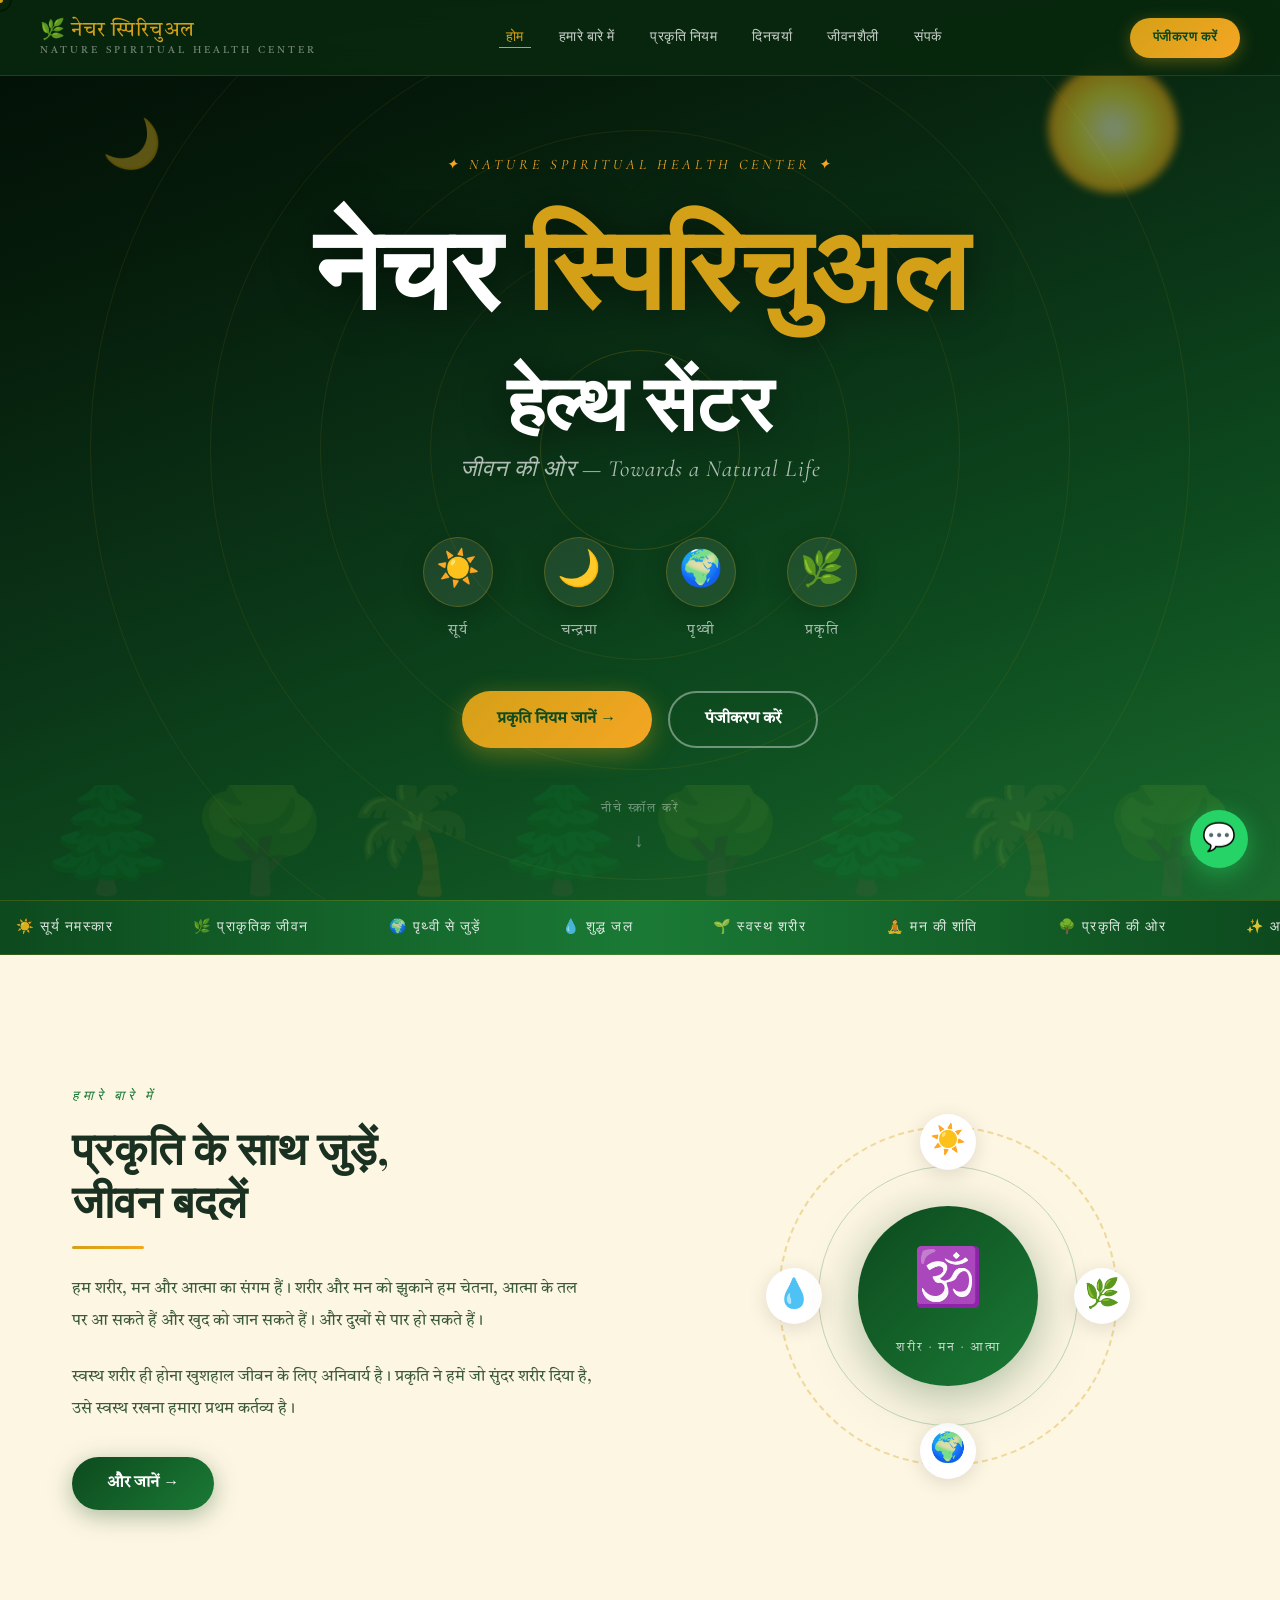
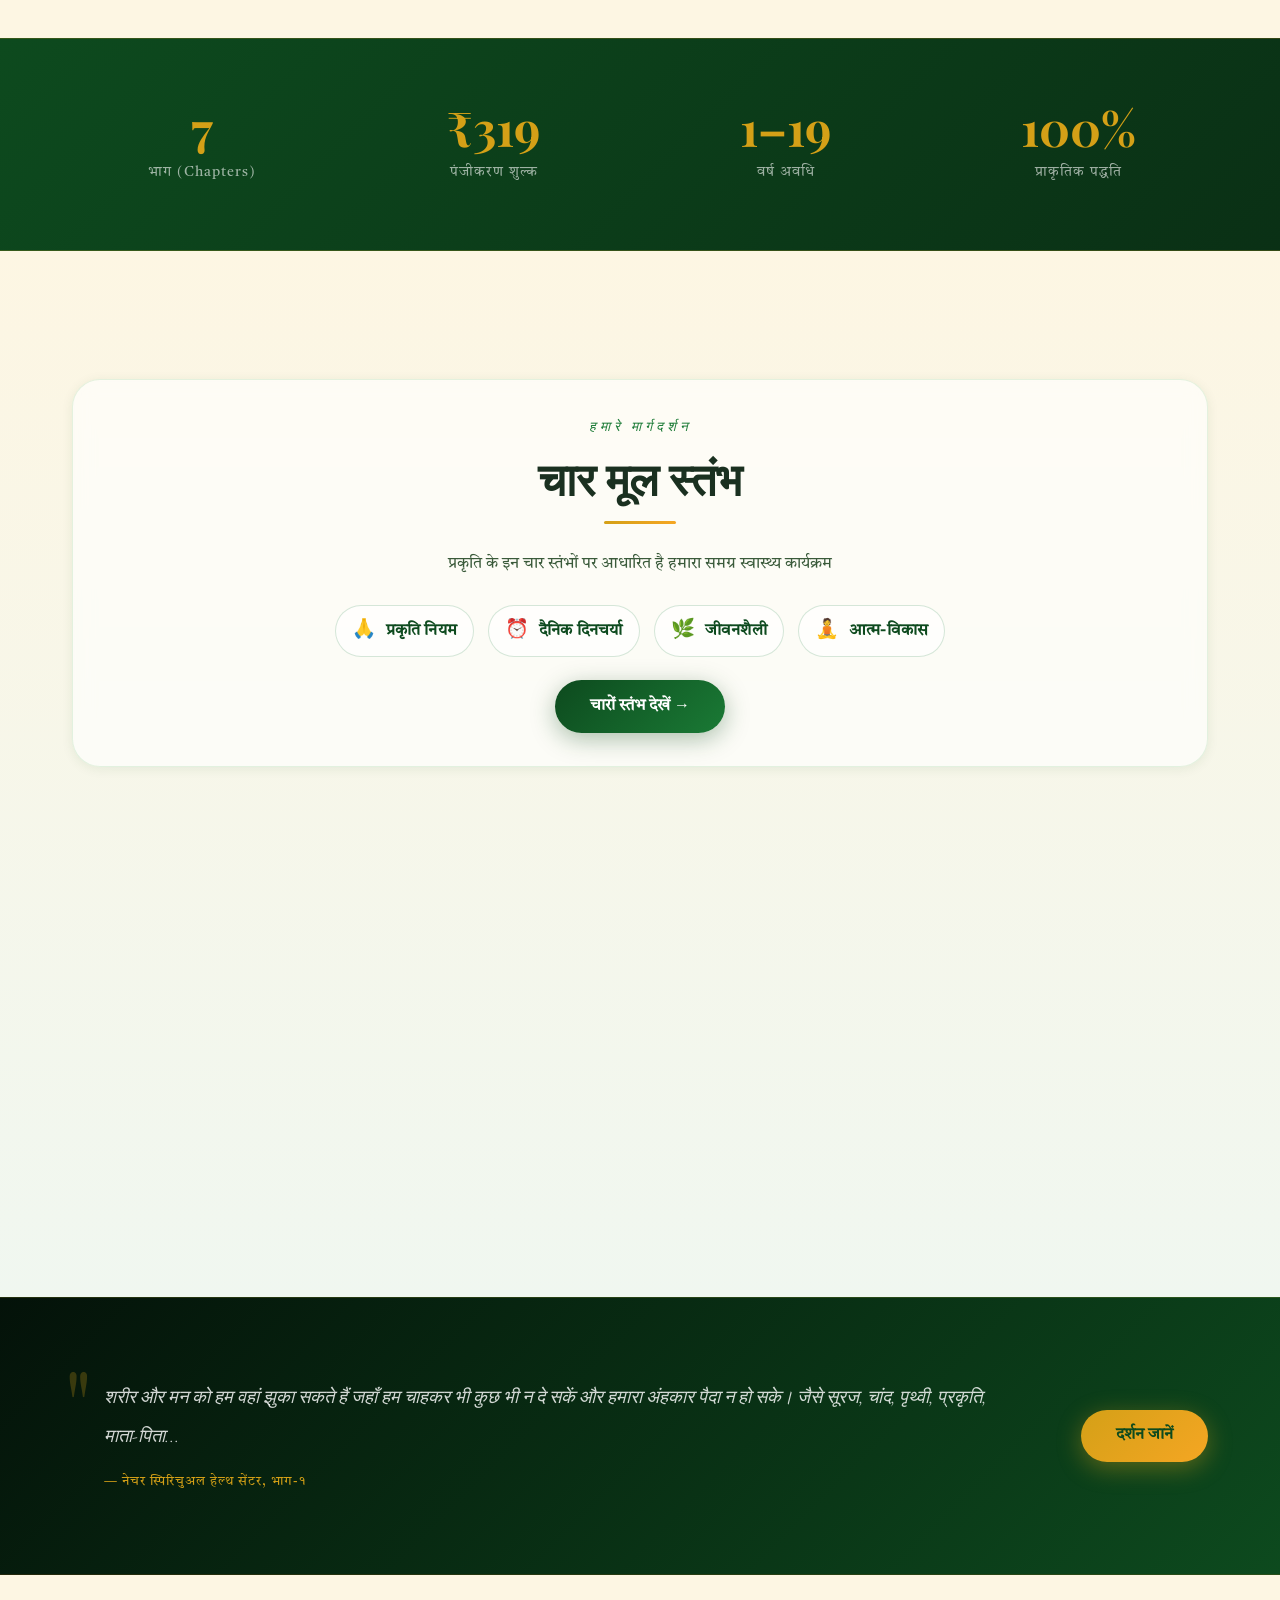
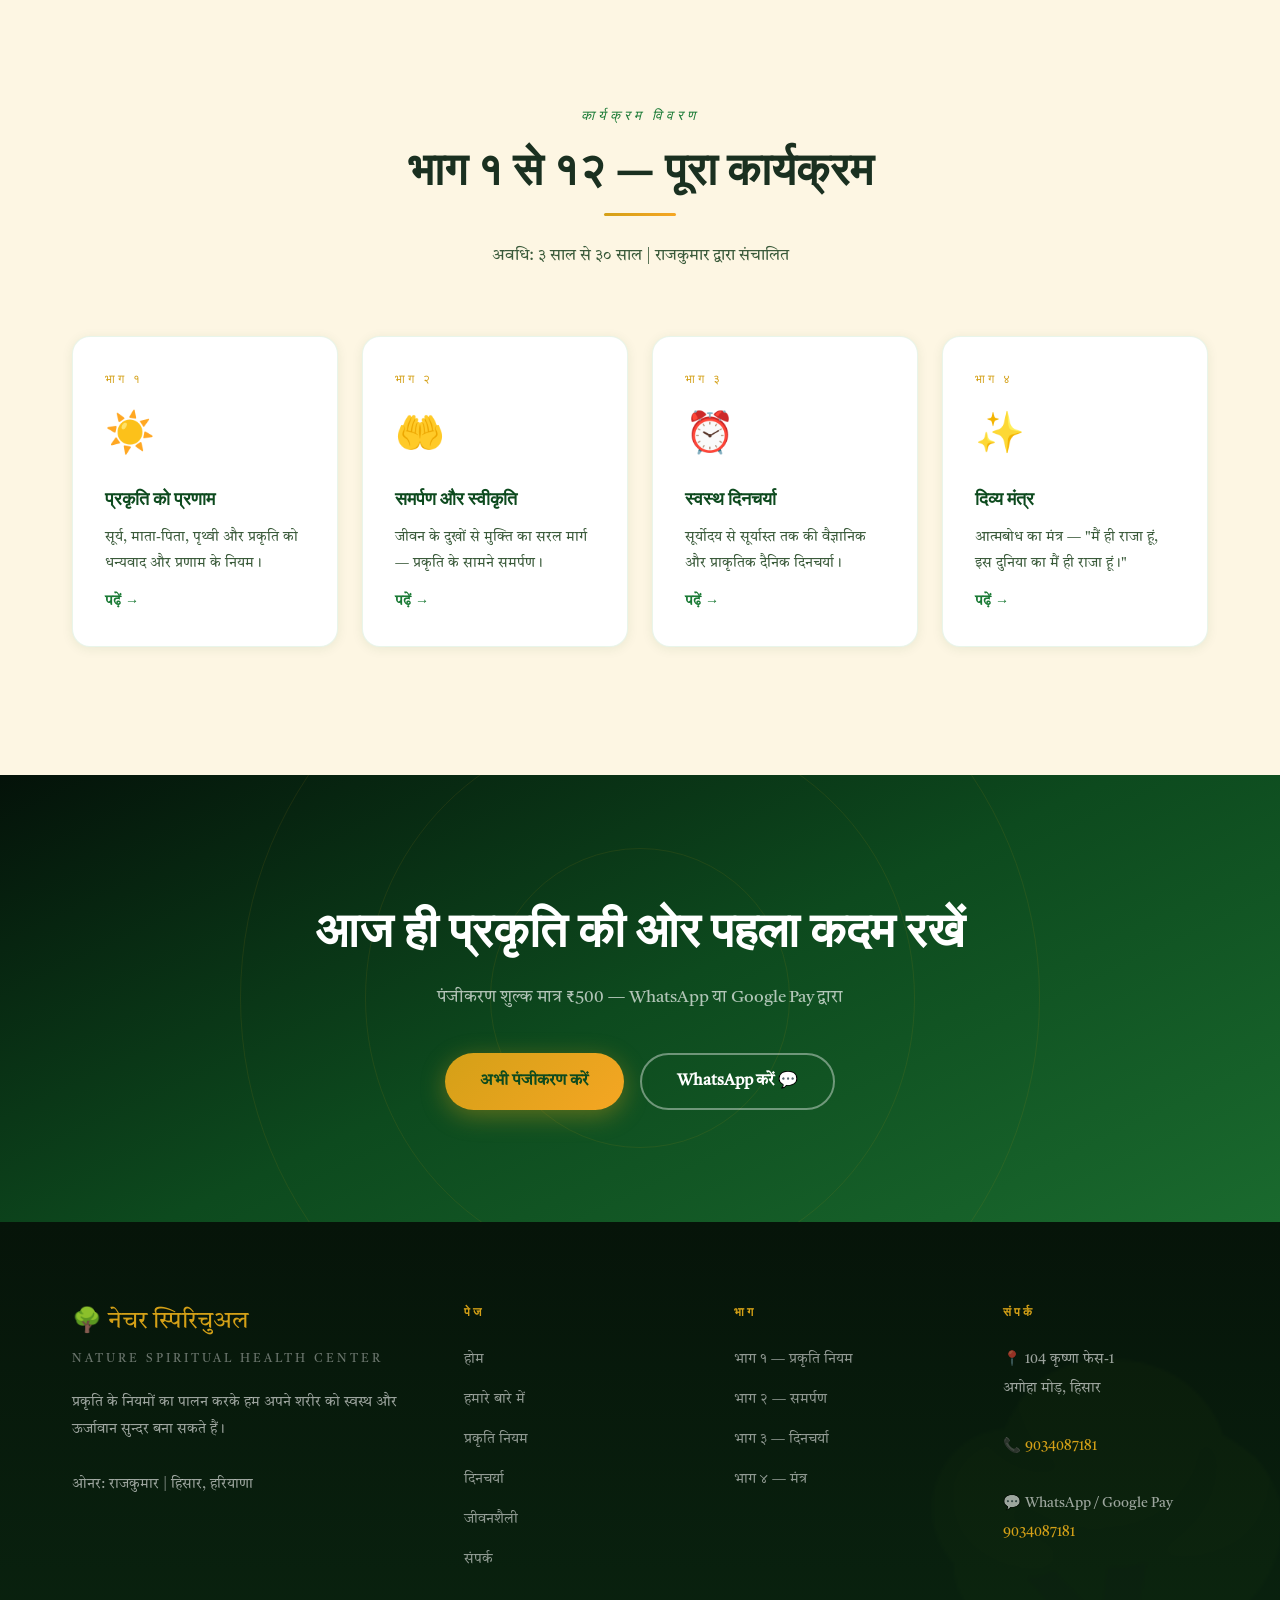
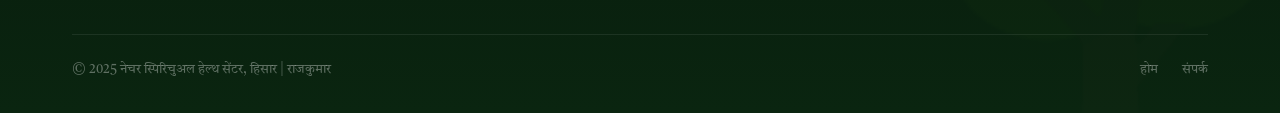
==== commit c1c17c69: "dsf" ====
--- a/index.html
+++ b/index.html
@@ -1,209 +1,243 @@
 <!DOCTYPE html>
 <html lang="hi">
+
 <head>
-<meta charset="UTF-8">
-<meta name="viewport" content="width=device-width, initial-scale=1.0">
-<meta name="description" content="नेचर स्पिरिचुअल हेल्थ सेंटर - प्राकृतिक जीवनशैली द्वारा स्वस्थ जीवन की ओर। Hisar, Haryana.">
-<title>नेचर स्पिरिचुअल हेल्थ सेंटर | जीवन की ओर | Hisar</title>
-<link rel="stylesheet" href="css/global.css">
-<link rel="stylesheet" href="css/home.css">
+  <meta charset="UTF-8">
+  <meta name="viewport" content="width=device-width, initial-scale=1.0">
+  <meta name="description"
+    content="नेचर स्पिरिचुअल हेल्थ सेंटर - प्राकृतिक जीवनशैली द्वारा स्वस्थ जीवन की ओर। Hisar, Haryana.">
+  <title>नेचर स्पिरिचुअल हेल्थ सेंटर | जीवन की ओर | Hisar</title>
+  <link rel="stylesheet" href="css/global.css">
+  <link rel="stylesheet" href="css/home.css">
 </head>
+
 <body>
 
-<!-- LOADER -->
-<div id="page-loader">
-  <div class="loader-tree">🌳</div>
-  <div class="loader-title">नेचर स्पिरिचुअल</div>
-  <div class="loader-bar"><div class="loader-fill"></div></div>
-</div>
-
-<!-- PARTICLES -->
-<div id="particles"></div>
-
-<!-- CURSOR -->
-<div id="cursor"></div>
-<div id="cursor-dot"></div>
-
-<!-- WHATSAPP FLOAT -->
-<a href="https://wa.me/919034087181" class="wa-float" target="_blank" rel="noopener" title="WhatsApp पर संपर्क करें">💬</a>
-
-<!-- NAVIGATION -->
-<nav class="nav-wrap">
-  <div class="nav-inner">
-    <a href="index.html" class="nav-brand">
-      <span class="brand-hi">🌿 नेचर स्पिरिचुअल</span>
-      <span class="brand-en">Nature Spiritual Health Center</span>
-    </a>
-    <ul class="nav-links">
-      <li><a href="index.html"      class="nav-a">होम</a></li>
-      <li><a href="about.html"      class="nav-a">हमारे बारे में</a></li>
-      <li><a href="niyam.html"      class="nav-a">प्रकृति नियम</a></li>
-      <li><a href="dinchrya.html"   class="nav-a">दिनचर्या</a></li>
-      <li><a href="lifestyle.html"  class="nav-a">जीवनशैली</a></li>
-      <li><a href="contact.html"    class="nav-a">संपर्क</a></li>
-    </ul>
-    <a href="contact.html" class="nav-cta">पंजीकरण करें</a>
-    <button class="nav-hamburger" aria-label="Menu">
-      <span></span><span></span><span></span>
-    </button>
+  <!-- LOADER -->
+  <div id="page-loader">
+    <div class="loader-tree">🌳</div>
+    <div class="loader-title">नेचर स्पिरिचुअल</div>
+    <div class="loader-bar">
+      <div class="loader-fill"></div>
+    </div>
   </div>
-  <div class="nav-mobile">
-    <a href="index.html"     class="nav-a">होम</a>
-    <a href="about.html"     class="nav-a">हमारे बारे में</a>
-    <a href="niyam.html"     class="nav-a">प्रकृति नियम</a>
-    <a href="dinchrya.html"  class="nav-a">दिनचर्या</a>
-    <a href="lifestyle.html" class="nav-a">जीवनशैली</a>
-    <a href="contact.html"   class="nav-a">संपर्क</a>
-    <a href="contact.html"   class="nav-cta">पंजीकरण करें →</a>
+
+  <!-- PARTICLES -->
+  <div id="particles"></div>
+
+  <!-- CURSOR -->
+  <div id="cursor"></div>
+  <div id="cursor-dot"></div>
+
+  <!-- WHATSAPP FLOAT -->
+  <a href="https://wa.me/919034087181" class="wa-float" target="_blank" rel="noopener"
+    title="WhatsApp पर संपर्क करें">💬</a>
+
+  <!-- NAVIGATION -->
+  <nav class="nav-wrap">
+    <div class="nav-inner">
+      <a href="index.html" class="nav-brand">
+        <span class="brand-hi">🌿 नेचर स्पिरिचुअल</span>
+        <span class="brand-en">Nature Spiritual Health Center</span>
+      </a>
+      <ul class="nav-links">
+        <li><a href="index.html" class="nav-a">होम</a></li>
+        <li><a href="about.html" class="nav-a">हमारे बारे में</a></li>
+        <li><a href="niyam.html" class="nav-a">प्रकृति नियम</a></li>
+        <li><a href="dinchrya.html" class="nav-a">दिनचर्या</a></li>
+        <li><a href="lifestyle.html" class="nav-a">जीवनशैली</a></li>
+        <li><a href="contact.html" class="nav-a">संपर्क</a></li>
+      </ul>
+      <a href="contact.html" class="nav-cta">पंजीकरण करें</a>
+      <button class="nav-hamburger" aria-label="Menu">
+        <span></span><span></span><span></span>
+      </button>
+    </div>
+    <div class="nav-mobile">
+      <a href="index.html" class="nav-a">होम</a>
+      <a href="about.html" class="nav-a">हमारे बारे में</a>
+      <a href="niyam.html" class="nav-a">प्रकृति नियम</a>
+      <a href="dinchrya.html" class="nav-a">दिनचर्या</a>
+      <a href="lifestyle.html" class="nav-a">जीवनशैली</a>
+      <a href="contact.html" class="nav-a">संपर्क</a>
+      <a href="contact.html" class="nav-cta">पंजीकरण करें →</a>
+    </div>
+  </nav>
+
+  <!-- ══════════════════════════════════════ HERO ══════════════════════════════════════ -->
+  <section class="hero-section">
+    <!-- Animated background rings -->
+    <div class="hero-rings" aria-hidden="true">
+      <div class="hr-ring"></div>
+      <div class="hr-ring"></div>
+      <div class="hr-ring"></div>
+      <div class="hr-ring"></div>
+      <div class="hr-ring"></div>
+    </div>
+    <!-- Sun glow -->
+    <div class="hero-sun" aria-hidden="true"></div>
+    <!-- Moon -->
+    <div class="hero-moon" aria-hidden="true">🌙</div>
+    <!-- Silhouette trees -->
+    <div class="hero-forest" aria-hidden="true">
+      <span>🌲</span><span>🌳</span><span>🌴</span><span>🌲</span><span>🌳</span><span>🌲</span><span>🌴</span><span>🌳</span>
+    </div>
+
+    <div class="hero-content">
+      <span class="hero-eyebrow">✦ Nature Spiritual Health Center ✦</span>
+      <h1 class="hero-title">
+        नेचर <span class="gt">स्पिरिचुअल</span><br>
+        <span class="hero-title-sm">हेल्थ सेंटर</span>
+      </h1>
+      <p class="hero-sub">जीवन की ओर — <em>Towards a Natural Life</em></p>
+
+      <!-- 3 cosmic bodies -->
+      <div class="hero-cosmos">
+        <div class="cosmos-item">
+          <div class="cosmos-orb sun-orb">☀️</div>
+          <span>सूर्य</span>
+        </div>
+        <div class="cosmos-item">
+          <div class="cosmos-orb moon-orb">🌙</div>
+          <span>चन्द्रमा</span>
+        </div>
+        <div class="cosmos-item">
+          <div class="cosmos-orb earth-orb">🌍</div>
+          <span>पृथ्वी</span>
+        </div>
+        <div class="cosmos-item">
+          <div class="cosmos-orb nature-orb">🌿</div>
+          <span>प्रकृति</span>
+        </div>
+      </div>
+
+      <div class="hero-actions">
+        <a href="niyam.html" class="btn btn-gold">प्रकृति नियम जानें →</a>
+        <a href="contact.html" class="btn btn-outline">पंजीकरण करें</a>
+      </div>
+    </div>
+
+    <div class="scroll-hint" aria-hidden="true">
+      <span>नीचे स्क्रॉल करें</span>
+      <div class="scroll-arrow">↓</div>
+    </div>
+  </section>
+
+  <!-- ══════════════════════════════════════ MARQUEE ══════════════════════════════════════ -->
+  <div class="marquee-strip">
+    <div class="marquee-track">
+      <span>☀️ सूर्य नमस्कार</span>
+      <span>🌿 प्राकृतिक जीवन</span>
+      <span>🌍 पृथ्वी से जुड़ें</span>
+      <span>💧 शुद्ध जल</span>
+      <span>🌱 स्वस्थ शरीर</span>
+      <span>🧘 मन की शांति</span>
+      <span>🌳 प्रकृति की ओर</span>
+      <span>✨ आत्मा का विकास</span>
+      <span>☀️ सूर्य नमस्कार</span>
+      <span>🌿 प्राकृतिक जीवन</span>
+      <span>🌍 पृथ्वी से जुड़ें</span>
+      <span>💧 शुद्ध जल</span>
+      <span>🌱 स्वस्थ शरीर</span>
+      <span>🧘 मन की शांति</span>
+      <span>🌳 प्रकृति की ओर</span>
+      <span>✨ आत्मा का विकास</span>
+    </div>
   </div>
-</nav>
-
-<!-- ══════════════════════════════════════ HERO ══════════════════════════════════════ -->
-<section class="hero-section">
-  <!-- Animated background rings -->
-  <div class="hero-rings" aria-hidden="true">
-    <div class="hr-ring"></div><div class="hr-ring"></div><div class="hr-ring"></div>
-    <div class="hr-ring"></div><div class="hr-ring"></div>
-  </div>
-  <!-- Sun glow -->
-  <div class="hero-sun" aria-hidden="true"></div>
-  <!-- Moon -->
-  <div class="hero-moon" aria-hidden="true">🌙</div>
-  <!-- Silhouette trees -->
-  <div class="hero-forest" aria-hidden="true">
-    <span>🌲</span><span>🌳</span><span>🌴</span><span>🌲</span><span>🌳</span><span>🌲</span><span>🌴</span><span>🌳</span>
-  </div>
-
-  <div class="hero-content">
-    <span class="hero-eyebrow">✦ Nature Spiritual Health Center ✦</span>
-    <h1 class="hero-title">
-      नेचर <span class="gt">स्पिरिचुअल</span><br>
-      <span class="hero-title-sm">हेल्थ सेंटर</span>
-    </h1>
-    <p class="hero-sub">जीवन की ओर — <em>Towards a Natural Life</em></p>
-
-    <!-- 3 cosmic bodies -->
-    <div class="hero-cosmos">
-      <div class="cosmos-item">
-        <div class="cosmos-orb sun-orb">☀️</div>
-        <span>सूर्य</span>
-      </div>
-      <div class="cosmos-item">
-        <div class="cosmos-orb moon-orb">🌙</div>
-        <span>चन्द्रमा</span>
-      </div>
-      <div class="cosmos-item">
-        <div class="cosmos-orb earth-orb">🌍</div>
-        <span>पृथ्वी</span>
-      </div>
-      <div class="cosmos-item">
-        <div class="cosmos-orb nature-orb">🌿</div>
-        <span>प्रकृति</span>
-      </div>
-    </div>
-
-    <div class="hero-actions">
-      <a href="niyam.html"  class="btn btn-gold">प्रकृति नियम जानें →</a>
-      <a href="contact.html" class="btn btn-outline">पंजीकरण करें</a>
-    </div>
-  </div>
-
-  <div class="scroll-hint" aria-hidden="true">
-    <span>नीचे स्क्रॉल करें</span>
-    <div class="scroll-arrow">↓</div>
-  </div>
-</section>
-
-<!-- ══════════════════════════════════════ MARQUEE ══════════════════════════════════════ -->
-<div class="marquee-strip">
-  <div class="marquee-track">
-    <span>☀️ सूर्य नमस्कार</span>
-    <span>🌿 प्राकृतिक जीवन</span>
-    <span>🌍 पृथ्वी से जुड़ें</span>
-    <span>💧 शुद्ध जल</span>
-    <span>🌱 स्वस्थ शरीर</span>
-    <span>🧘 मन की शांति</span>
-    <span>🌳 प्रकृति की ओर</span>
-    <span>✨ आत्मा का विकास</span>
-    <span>☀️ सूर्य नमस्कार</span>
-    <span>🌿 प्राकृतिक जीवन</span>
-    <span>🌍 पृथ्वी से जुड़ें</span>
-    <span>💧 शुद्ध जल</span>
-    <span>🌱 स्वस्थ शरीर</span>
-    <span>🧘 मन की शांति</span>
-    <span>🌳 प्रकृति की ओर</span>
-    <span>✨ आत्मा का विकास</span>
-  </div>
-</div>
-
-<!-- ══════════════════════════════════════ INTRO ══════════════════════════════════════ -->
-<section class="intro-section py-section">
-  <div class="container">
-    <div class="intro-grid">
-      <div class="intro-text reveal-l">
-        <span class="section-label">हमारे बारे में</span>
-        <h2 class="section-title">प्रकृति के साथ जुड़ें,<br>जीवन बदलें</h2>
-        <div class="divider"></div>
-        <p class="section-desc" style="margin-bottom:1.5rem">
-          हम शरीर, मन और आत्मा का संगम हैं। शरीर और मन को झुकाने हम चेतना, आत्मा के तल पर आ सकते हैं और खुद को जान सकते हैं। और दुखों से पार हो सकते हैं।
-        </p>
-        <p class="section-desc" style="margin-bottom:2rem">
-          स्वस्थ शरीर ही होना खुशहाल जीवन के लिए अनिवार्य है। प्रकृति ने हमें जो सुंदर शरीर दिया है, उसे स्वस्थ रखना हमारा प्रथम कर्तव्य है।
-        </p>
-        <a href="about.html" class="btn btn-green">और जानें →</a>
-      </div>
-      <div class="intro-visual reveal-r">
-        <div class="intro-mandala">
-          <div class="mandala-core">
-            <div class="mandala-inner">
-              <span class="mandala-symbol">🕉️</span>
-              <p>शरीर · मन · आत्मा</p>
+
+  <!-- ══════════════════════════════════════ INTRO ══════════════════════════════════════ -->
+  <section class="intro-section py-section">
+    <div class="container">
+      <div class="intro-grid">
+        <div class="intro-text reveal-l">
+          <span class="section-label">हमारे बारे में</span>
+          <h2 class="section-title">प्रकृति के साथ जुड़ें,<br>जीवन बदलें</h2>
+          <div class="divider"></div>
+          <p class="section-desc" style="margin-bottom:1.5rem">
+            हम शरीर, मन और आत्मा का संगम हैं। शरीर और मन को झुकाने हम चेतना, आत्मा के तल पर आ सकते हैं और खुद को जान
+            सकते हैं। और दुखों से पार हो सकते हैं।
+          </p>
+          <p class="section-desc" style="margin-bottom:2rem">
+            स्वस्थ शरीर ही होना खुशहाल जीवन के लिए अनिवार्य है। प्रकृति ने हमें जो सुंदर शरीर दिया है, उसे स्वस्थ रखना
+            हमारा प्रथम कर्तव्य है।
+          </p>
+          <a href="about.html" class="btn btn-green">और जानें →</a>
+        </div>
+        <div class="intro-visual reveal-r">
+          <div class="intro-mandala">
+            <div class="mandala-core">
+              <div class="mandala-inner">
+                <span class="mandala-symbol">🕉️</span>
+                <p>शरीर · मन · आत्मा</p>
+              </div>
+            </div>
+            <div class="mandala-orbits">
+              <div class="mo mo-1">☀️</div>
+              <div class="mo mo-2">🌿</div>
+              <div class="mo mo-3">🌍</div>
+              <div class="mo mo-4">💧</div>
             </div>
           </div>
-          <div class="mandala-orbits">
-            <div class="mo mo-1">☀️</div>
-            <div class="mo mo-2">🌿</div>
-            <div class="mo mo-3">🌍</div>
-            <div class="mo mo-4">💧</div>
-          </div>
+        </div>
+      </div>
+    </div>
+  </section>
+
+  <!-- ══════════════════════════════════════ STATS BANNER ══════════════════════════════════════ -->
+  <div class="stats-banner">
+    <div class="container">
+      <div class="stats-grid">
+        <div class="stat-item reveal" data-delay="0">
+          <span class="stat-num"><span data-count="12">0</span></span>
+          <span class="stat-lbl">भाग (Chapters)</span>
+        </div>
+        <div class="stat-item reveal" data-delay="0.1">
+          <span class="stat-num">₹<span data-count="500">0</span></span>
+          <span class="stat-lbl">पंजीकरण शुल्क</span>
+        </div>
+        <div class="stat-item reveal" data-delay="0.2">
+          <span class="stat-num"><span data-count="3">0</span>–<span data-count="30">0</span></span>
+          <span class="stat-lbl">वर्ष अवधि</span>
+        </div>
+        <div class="stat-item reveal" data-delay="0.3">
+          <span class="stat-num">100%</span>
+          <span class="stat-lbl">प्राकृतिक पद्धति</span>
         </div>
       </div>
     </div>
   </div>
-</section>
-
-<!-- ══════════════════════════════════════ STATS BANNER ══════════════════════════════════════ -->
-<div class="stats-banner">
-  <div class="container">
-    <div class="stats-grid">
-      <div class="stat-item reveal" data-delay="0">
-        <span class="stat-num"><span data-count="12">0</span></span>
-        <span class="stat-lbl">भाग (Chapters)</span>
-      </div>
-      <div class="stat-item reveal" data-delay="0.1">
-        <span class="stat-num">₹<span data-count="500">0</span></span>
-        <span class="stat-lbl">पंजीकरण शुल्क</span>
-      </div>
-      <div class="stat-item reveal" data-delay="0.2">
-        <span class="stat-num"><span data-count="3">0</span>–<span data-count="30">0</span></span>
-        <span class="stat-lbl">वर्ष अवधि</span>
-      </div>
-      <div class="stat-item reveal" data-delay="0.3">
-        <span class="stat-num">100%</span>
-        <span class="stat-lbl">प्राकृतिक पद्धति</span>
-      </div>
-    </div>
-  </div>
-</div>
-
-<!-- ══════════════════════════════════════ FEATURES GRID ══════════════════════════════════════ -->
-<section class="features-section py-section">
-  <div class="container">
-    <div class="text-center reveal" style="margin-bottom:4rem">
+
+  <!-- ══════════════════════════════════════ FEATURES GRID ══════════════════════════════════════ -->
+  <section class="features-section py-section">
+    <div class="container">
+    <div class="text-center reveal features-intro" style="margin-bottom:3rem">
       <span class="section-label">हमारे मार्गदर्शन</span>
       <h2 class="section-title">चार मूल स्तंभ</h2>
       <div class="divider center"></div>
       <p class="section-desc center">प्रकृति के इन चार स्तंभों पर आधारित है हमारा समग्र स्वास्थ्य कार्यक्रम</p>
+
+      <div class="pillar-badges" aria-label="चार मूल स्तंभ सारांश">
+        <div class="pillar-pill">
+          <span class="pillar-icon" aria-hidden="true">🙏</span>
+          <span class="pillar-text">प्रकृति नियम</span>
+        </div>
+        <div class="pillar-pill">
+          <span class="pillar-icon" aria-hidden="true">⏰</span>
+          <span class="pillar-text">दैनिक दिनचर्या</span>
+        </div>
+        <div class="pillar-pill">
+          <span class="pillar-icon" aria-hidden="true">🌿</span>
+          <span class="pillar-text">जीवनशैली</span>
+        </div>
+        <div class="pillar-pill">
+          <span class="pillar-icon" aria-hidden="true">🧘</span>
+          <span class="pillar-text">आत्म-विकास</span>
+        </div>
+      </div>
+
+      <div class="features-header-cta">
+        <a href="niyam.html" class="btn btn-green">चारों स्तंभ देखें →</a>
+      </div>
     </div>
     <div class="features-grid stagger-children">
       <a href="niyam.html" class="feat-card card">
@@ -231,125 +265,134 @@
         <span class="feat-link">जानें →</span>
       </a>
     </div>
-  </div>
-</section>
-
-<!-- ══════════════════════════════════════ PHILOSOPHY STRIP ══════════════════════════════════════ -->
-<section class="phil-strip">
-  <div class="container">
-    <div class="phil-strip-inner reveal">
-      <div class="phil-quote">
-        <span class="pq-open">"</span>
-        <p>शरीर और मन को हम वहां झुका सकते हैं जहाँ हम चाहकर भी कुछ भी न दे सकें और हमारा अंहकार पैदा न हो सके। जैसे सूरज, चांद, पृथ्वी, प्रकृति, माता-पिता...</p>
-        <span class="pq-source">— नेचर स्पिरिचुअल हेल्थ सेंटर, भाग-१</span>
-      </div>
-      <a href="about.html" class="btn btn-gold">दर्शन जानें</a>
-    </div>
-  </div>
-</section>
-
-<!-- ══════════════════════════════════════ BHAG OVERVIEW ══════════════════════════════════════ -->
-<section class="bhag-section py-section">
-  <div class="container">
-    <div class="text-center reveal" style="margin-bottom:4rem">
-      <span class="section-label">कार्यक्रम विवरण</span>
-      <h2 class="section-title">भाग १ से १२ — पूरा कार्यक्रम</h2>
-      <div class="divider center"></div>
-      <p class="section-desc center">अवधि: ३ साल से ३० साल | राजकुमार द्वारा संचालित</p>
-    </div>
-    <div class="bhag-grid">
-      <div class="bhag-card reveal" data-delay="0">
-        <div class="bc-num">भाग १</div>
-        <div class="bc-icon">☀️</div>
-        <h3>प्रकृति को प्रणाम</h3>
-        <p>सूर्य, माता-पिता, पृथ्वी और प्रकृति को धन्यवाद और प्रणाम के नियम।</p>
-        <a href="niyam.html#bhag1">पढ़ें →</a>
-      </div>
-      <div class="bhag-card reveal" data-delay="0.1">
-        <div class="bc-num">भाग २</div>
-        <div class="bc-icon">🤲</div>
-        <h3>समर्पण और स्वीकृति</h3>
-        <p>जीवन के दुखों से मुक्ति का सरल मार्ग — प्रकृति के सामने समर्पण।</p>
-        <a href="niyam.html#bhag2">पढ़ें →</a>
-      </div>
-      <div class="bhag-card reveal" data-delay="0.2">
-        <div class="bc-num">भाग ३</div>
-        <div class="bc-icon">⏰</div>
-        <h3>स्वस्थ दिनचर्या</h3>
-        <p>सूर्योदय से सूर्यास्त तक की वैज्ञानिक और प्राकृतिक दैनिक दिनचर्या।</p>
-        <a href="dinchrya.html">पढ़ें →</a>
-      </div>
-      <div class="bhag-card reveal" data-delay="0.3">
-        <div class="bc-num">भाग ४</div>
-        <div class="bc-icon">✨</div>
-        <h3>दिव्य मंत्र</h3>
-        <p>आत्मबोध का मंत्र — "मैं ही राजा हूं, इस दुनिया का मैं ही राजा हूं।"</p>
-        <a href="niyam.html#bhag4">पढ़ें →</a>
-      </div>
-    </div>
-  </div>
-</section>
-
-<!-- ══════════════════════════════════════ CTA BANNER ══════════════════════════════════════ -->
-<section class="cta-banner">
-  <div class="cta-rings" aria-hidden="true">
-    <div class="cr"></div><div class="cr"></div><div class="cr"></div>
-  </div>
-  <div class="container">
-    <div class="cta-inner reveal">
-      <h2>आज ही प्रकृति की ओर पहला कदम रखें</h2>
-      <p>पंजीकरण शुल्क मात्र ₹500 — WhatsApp या Google Pay द्वारा</p>
-      <div class="cta-actions">
-        <a href="contact.html" class="btn btn-gold">अभी पंजीकरण करें</a>
-        <a href="https://wa.me/919034087181" class="btn btn-outline" target="_blank">WhatsApp करें 💬</a>
-      </div>
-    </div>
-  </div>
-</section>
-
-<!-- ══════════════════════════════════════ FOOTER ══════════════════════════════════════ -->
-<footer class="site-footer">
-  <div class="footer-inner container">
-    <div class="footer-brand">
-      <div class="fb-name">🌳 नेचर स्पिरिचुअल</div>
-      <div class="fb-tag">Nature Spiritual Health Center</div>
-      <p class="fb-desc">प्रकृति के नियमों का पालन करके हम अपने शरीर को स्वस्थ और ऊर्जावान सुन्दर बना सकते हैं।<br><br>ओनर: राजकुमार | हिसार, हरियाणा</p>
-    </div>
-    <div class="footer-col">
-      <h4>पेज</h4>
-      <ul>
-        <li><a href="index.html">होम</a></li>
-        <li><a href="about.html">हमारे बारे में</a></li>
-        <li><a href="niyam.html">प्रकृति नियम</a></li>
-        <li><a href="dinchrya.html">दिनचर्या</a></li>
-        <li><a href="lifestyle.html">जीवनशैली</a></li>
-        <li><a href="contact.html">संपर्क</a></li>
-      </ul>
-    </div>
-    <div class="footer-col">
-      <h4>भाग</h4>
-      <ul>
-        <li><a href="niyam.html#bhag1">भाग १ — प्रकृति नियम</a></li>
-        <li><a href="niyam.html#bhag2">भाग २ — समर्पण</a></li>
-        <li><a href="dinchrya.html">भाग ३ — दिनचर्या</a></li>
-        <li><a href="niyam.html#bhag4">भाग ४ — मंत्र</a></li>
-      </ul>
-    </div>
-    <div class="footer-col">
-      <h4>संपर्क</h4>
-      <p>📍 104 कृष्णा फेस-1<br>अगोहा मोड़, हिसार<br><br>📞 <a href="tel:+919034087181" style="color:var(--gold)">9034087181</a><br><br>💬 WhatsApp / Google Pay<br><a href="https://wa.me/919034087181" target="_blank" style="color:var(--gold)">9034087181</a></p>
-    </div>
-  </div>
-  <div class="container"><hr class="footer-divider"></div>
-  <div class="footer-bottom container">
-    <span class="footer-copy">© 2025 नेचर स्पिरिचुअल हेल्थ सेंटर, हिसार | राजकुमार</span>
-    <div class="footer-legal">
-      <a href="index.html">होम</a>
-      <a href="contact.html">संपर्क</a>
-    </div>
-  </div>
-</footer>
-
-<script src="js/main.js"></script>
+    </div>
+  </section>
+
+  <!-- ══════════════════════════════════════ PHILOSOPHY STRIP ══════════════════════════════════════ -->
+  <section class="phil-strip">
+    <div class="container">
+      <div class="phil-strip-inner reveal">
+        <div class="phil-quote">
+          <span class="pq-open">"</span>
+          <p>शरीर और मन को हम वहां झुका सकते हैं जहाँ हम चाहकर भी कुछ भी न दे सकें और हमारा अंहकार पैदा न हो सके। जैसे
+            सूरज, चांद, पृथ्वी, प्रकृति, माता-पिता...</p>
+          <span class="pq-source">— नेचर स्पिरिचुअल हेल्थ सेंटर, भाग-१</span>
+        </div>
+        <a href="about.html" class="btn btn-gold">दर्शन जानें</a>
+      </div>
+    </div>
+  </section>
+
+  <!-- ══════════════════════════════════════ BHAG OVERVIEW ══════════════════════════════════════ -->
+  <section class="bhag-section py-section">
+    <div class="container">
+      <div class="text-center reveal" style="margin-bottom:4rem">
+        <span class="section-label">कार्यक्रम विवरण</span>
+        <h2 class="section-title">भाग १ से १२ — पूरा कार्यक्रम</h2>
+        <div class="divider center"></div>
+        <p class="section-desc center">अवधि: ३ साल से ३० साल | राजकुमार द्वारा संचालित</p>
+      </div>
+      <div class="bhag-grid">
+        <div class="bhag-card reveal" data-delay="0">
+          <div class="bc-num">भाग १</div>
+          <div class="bc-icon">☀️</div>
+          <h3>प्रकृति को प्रणाम</h3>
+          <p>सूर्य, माता-पिता, पृथ्वी और प्रकृति को धन्यवाद और प्रणाम के नियम।</p>
+          <a href="niyam.html#bhag1">पढ़ें →</a>
+        </div>
+        <div class="bhag-card reveal" data-delay="0.1">
+          <div class="bc-num">भाग २</div>
+          <div class="bc-icon">🤲</div>
+          <h3>समर्पण और स्वीकृति</h3>
+          <p>जीवन के दुखों से मुक्ति का सरल मार्ग — प्रकृति के सामने समर्पण।</p>
+          <a href="niyam.html#bhag2">पढ़ें →</a>
+        </div>
+        <div class="bhag-card reveal" data-delay="0.2">
+          <div class="bc-num">भाग ३</div>
+          <div class="bc-icon">⏰</div>
+          <h3>स्वस्थ दिनचर्या</h3>
+          <p>सूर्योदय से सूर्यास्त तक की वैज्ञानिक और प्राकृतिक दैनिक दिनचर्या।</p>
+          <a href="dinchrya.html">पढ़ें →</a>
+        </div>
+        <div class="bhag-card reveal" data-delay="0.3">
+          <div class="bc-num">भाग ४</div>
+          <div class="bc-icon">✨</div>
+          <h3>दिव्य मंत्र</h3>
+          <p>आत्मबोध का मंत्र — "मैं ही राजा हूं, इस दुनिया का मैं ही राजा हूं।"</p>
+          <a href="niyam.html#bhag4">पढ़ें →</a>
+        </div>
+      </div>
+    </div>
+  </section>
+
+  <!-- ══════════════════════════════════════ CTA BANNER ══════════════════════════════════════ -->
+  <section class="cta-banner">
+    <div class="cta-rings" aria-hidden="true">
+      <div class="cr"></div>
+      <div class="cr"></div>
+      <div class="cr"></div>
+    </div>
+    <div class="container">
+      <div class="cta-inner reveal">
+        <h2>आज ही प्रकृति की ओर पहला कदम रखें</h2>
+        <p>पंजीकरण शुल्क मात्र ₹500 — WhatsApp या Google Pay द्वारा</p>
+        <div class="cta-actions">
+          <a href="contact.html" class="btn btn-gold">अभी पंजीकरण करें</a>
+          <a href="https://wa.me/919034087181" class="btn btn-outline" target="_blank">WhatsApp करें 💬</a>
+        </div>
+      </div>
+    </div>
+  </section>
+
+  <!-- ══════════════════════════════════════ FOOTER ══════════════════════════════════════ -->
+  <footer class="site-footer">
+    <div class="footer-inner container">
+      <div class="footer-brand">
+        <div class="fb-name">🌳 नेचर स्पिरिचुअल</div>
+        <div class="fb-tag">Nature Spiritual Health Center</div>
+        <p class="fb-desc">प्रकृति के नियमों का पालन करके हम अपने शरीर को स्वस्थ और ऊर्जावान सुन्दर बना सकते
+          हैं।<br><br>ओनर: राजकुमार | हिसार, हरियाणा</p>
+      </div>
+      <div class="footer-col">
+        <h4>पेज</h4>
+        <ul>
+          <li><a href="index.html">होम</a></li>
+          <li><a href="about.html">हमारे बारे में</a></li>
+          <li><a href="niyam.html">प्रकृति नियम</a></li>
+          <li><a href="dinchrya.html">दिनचर्या</a></li>
+          <li><a href="lifestyle.html">जीवनशैली</a></li>
+          <li><a href="contact.html">संपर्क</a></li>
+        </ul>
+      </div>
+      <div class="footer-col">
+        <h4>भाग</h4>
+        <ul>
+          <li><a href="niyam.html#bhag1">भाग १ — प्रकृति नियम</a></li>
+          <li><a href="niyam.html#bhag2">भाग २ — समर्पण</a></li>
+          <li><a href="dinchrya.html">भाग ३ — दिनचर्या</a></li>
+          <li><a href="niyam.html#bhag4">भाग ४ — मंत्र</a></li>
+        </ul>
+      </div>
+      <div class="footer-col">
+        <h4>संपर्क</h4>
+        <p>📍 104 कृष्णा फेस-1<br>अगोहा मोड़, हिसार<br><br>📞 <a href="tel:+919034087181"
+            style="color:var(--gold)">9034087181</a><br><br>💬 WhatsApp / Google Pay<br><a
+            href="https://wa.me/919034087181" target="_blank" style="color:var(--gold)">9034087181</a></p>
+      </div>
+    </div>
+    <div class="container">
+      <hr class="footer-divider">
+    </div>
+    <div class="footer-bottom container">
+      <span class="footer-copy">© 2025 नेचर स्पिरिचुअल हेल्थ सेंटर, हिसार | राजकुमार</span>
+      <div class="footer-legal">
+        <a href="index.html">होम</a>
+        <a href="contact.html">संपर्क</a>
+      </div>
+    </div>
+  </footer>
+
+  <script src="js/main.js"></script>
 </body>
-</html>
+
+</html>
--- a/css/home.css
+++ b/css/home.css
@@ -203,6 +203,60 @@
 .features-section {
   background: linear-gradient(180deg, var(--cream), #f0f7f0);
 }
+
+/* "चार मूल स्तंभ" header styling */
+.features-intro {
+  margin: 0 auto 3rem;
+  padding: 2.1rem 1.2rem;
+  border-radius: var(--radius-lg);
+  background: rgba(255,255,255,0.62);
+  border: 1px solid rgba(74,175,80,0.14);
+  box-shadow: var(--shadow-sm);
+  backdrop-filter: blur(10px);
+}
+
+.features-intro .section-title {
+  margin-bottom: 1rem;
+}
+
+.pillar-badges {
+  margin-top: 1.6rem;
+  display: flex;
+  justify-content: center;
+  align-items: center;
+  gap: 0.9rem;
+  flex-wrap: wrap;
+}
+
+.pillar-pill {
+  display: inline-flex;
+  align-items: center;
+  gap: 0.6rem;
+  padding: 0.55rem 1rem;
+  border-radius: 999px;
+  background: rgba(255,255,255,0.65);
+  border: 1px solid rgba(26,122,53,0.18);
+  color: var(--forest);
+  font-weight: 800;
+  letter-spacing: 0.2px;
+  transition: transform 0.3s var(--ease-out), border-color 0.3s var(--transition), box-shadow 0.3s var(--transition);
+}
+
+.pillar-pill:hover {
+  transform: translateY(-4px);
+  border-color: var(--gold);
+  box-shadow: 0 10px 30px rgba(212,160,23,0.12);
+}
+
+.pillar-icon {
+  font-size: 1.2rem;
+}
+
+.features-header-cta {
+  margin-top: 1.4rem;
+  display: flex;
+  justify-content: center;
+}
 .features-grid {
   display: grid; grid-template-columns: repeat(4,1fr); gap:1.5rem;
 }
@@ -217,6 +271,18 @@
 .feat-text { font-size:0.92rem; line-height:1.9; color:var(--text-mid); flex:1; }
 .feat-link { color:var(--leaf); font-size:0.88rem; font-weight:600; transition:color 0.3s; }
 .feat-card:hover .feat-link { color:var(--gold); }
+
+@media (max-width: 768px) {
+  .features-intro {
+    padding: 1.6rem 1rem;
+    margin-bottom: 2.2rem;
+  }
+
+  .pillar-pill {
+    padding: 0.5rem 0.85rem;
+    font-size: 0.92rem;
+  }
+}
 
 /* PHILOSOPHY STRIP */
 .phil-strip {
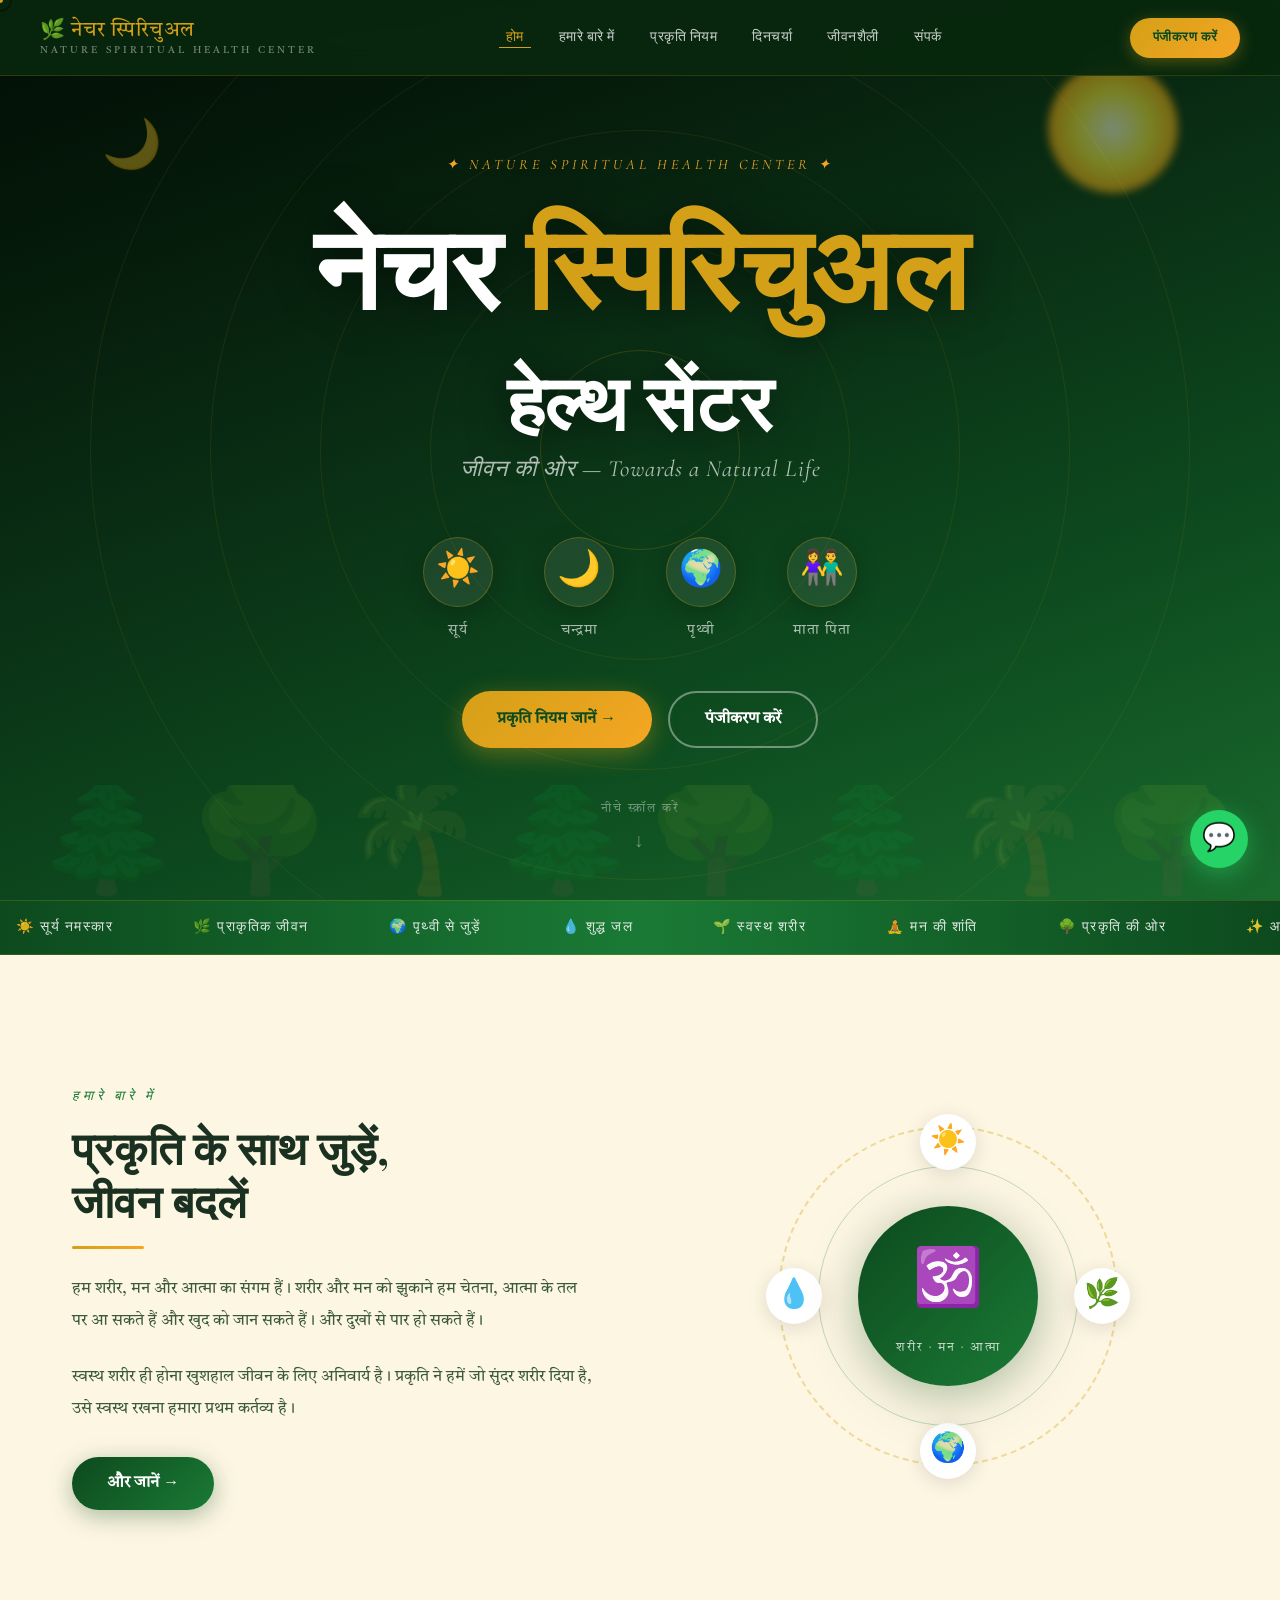
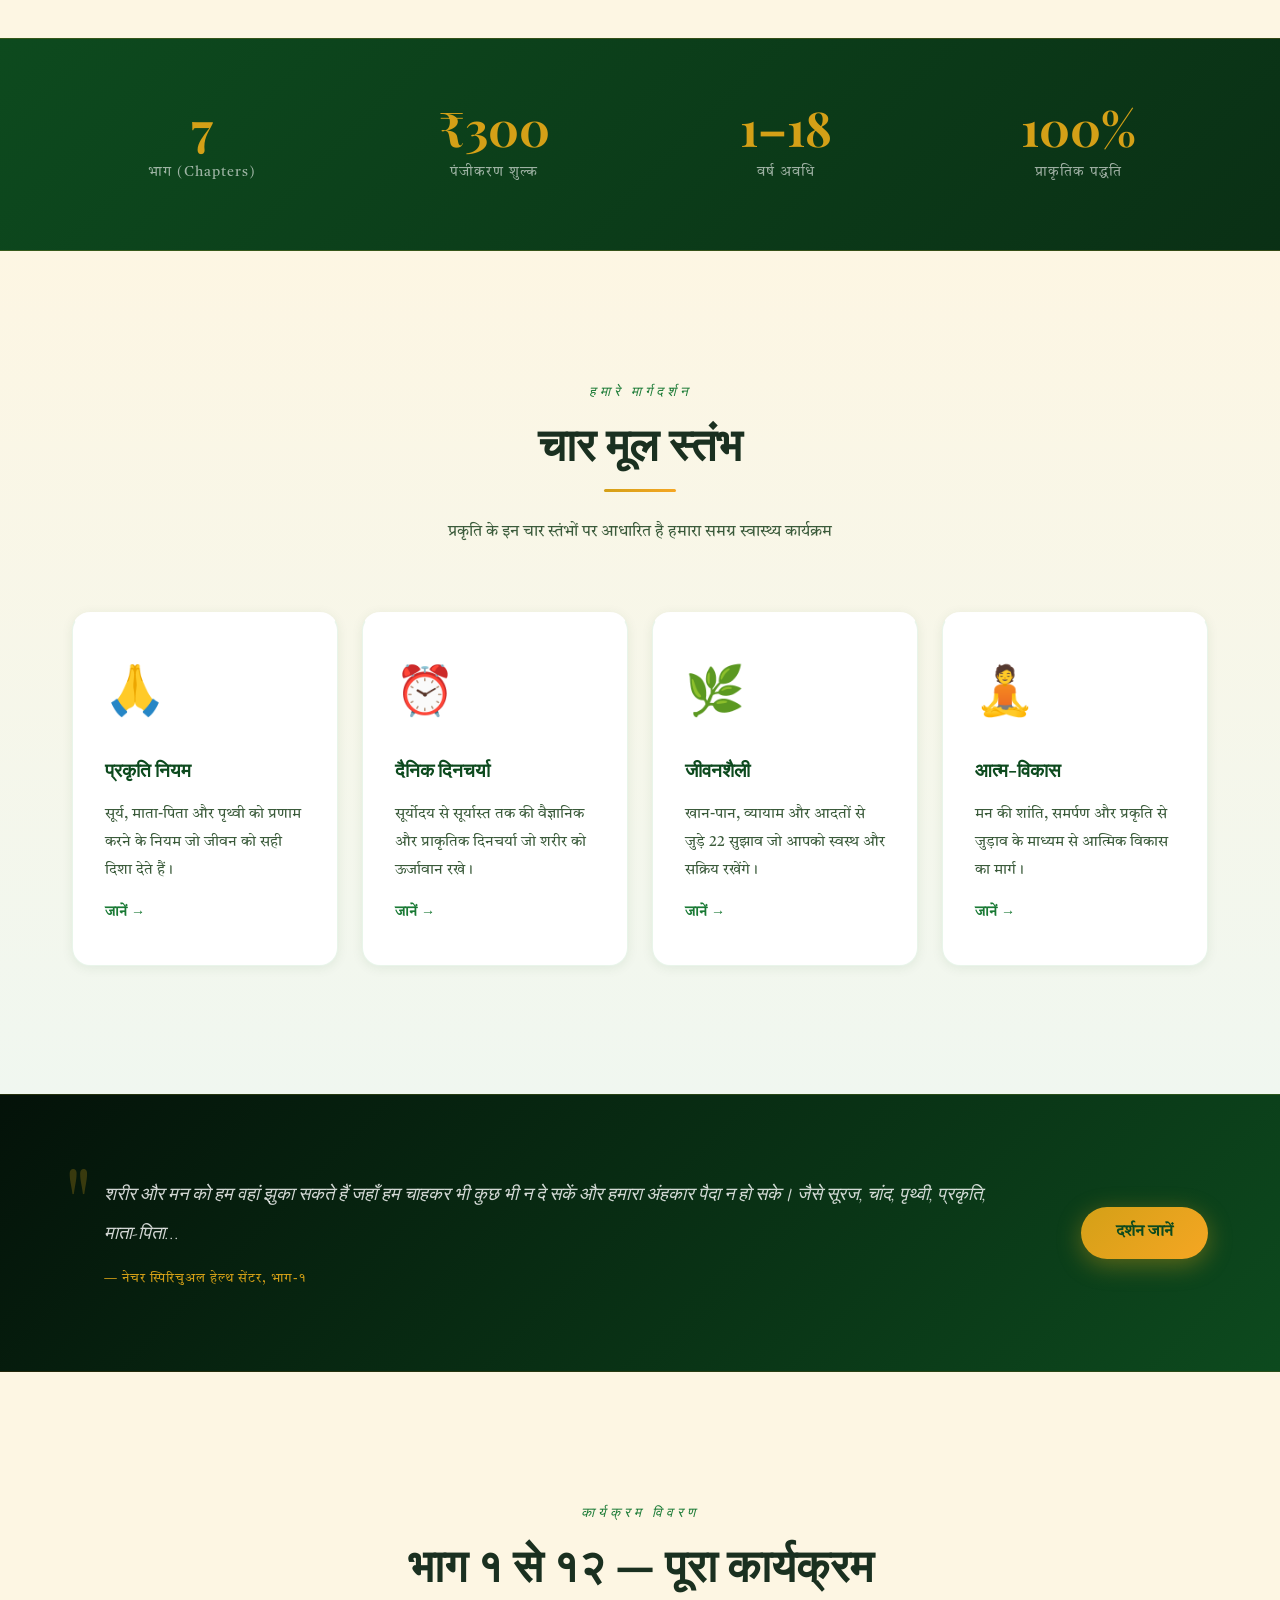
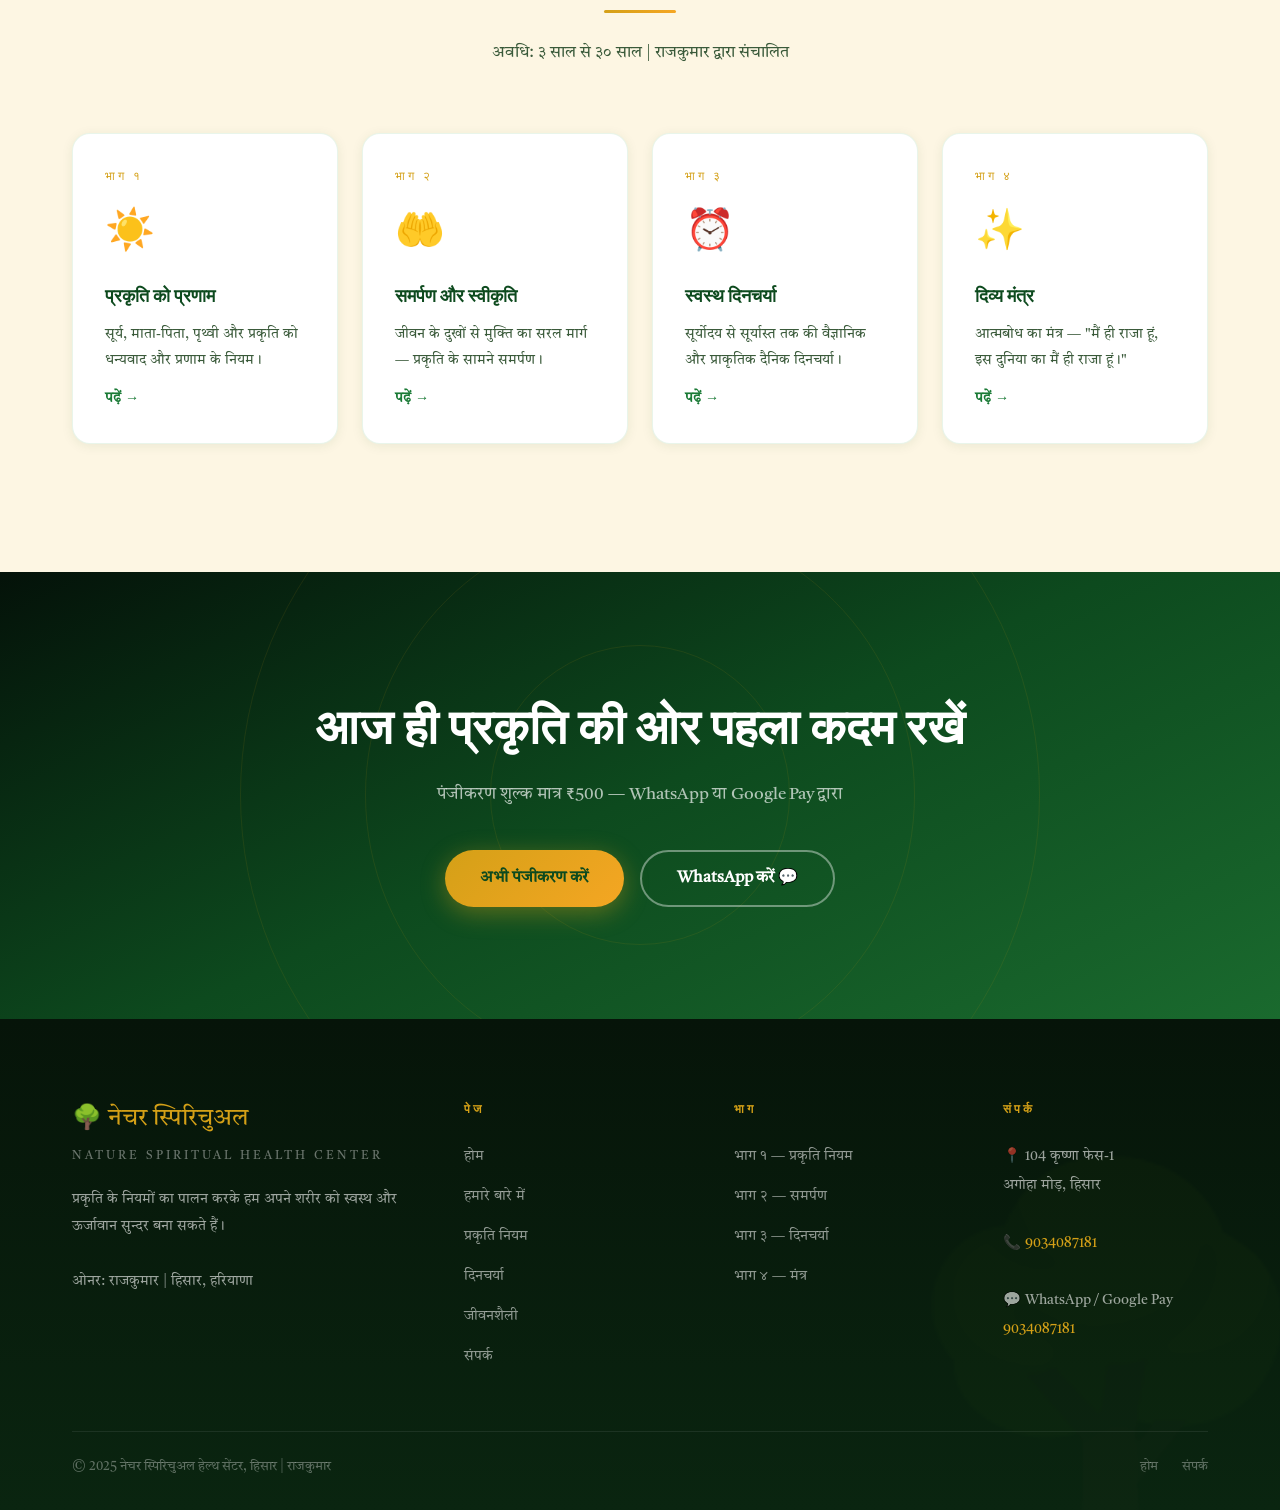
==== commit 88947343: "SDV" ====
--- a/index.html
+++ b/index.html
@@ -106,8 +106,8 @@
           <span>पृथ्वी</span>
         </div>
         <div class="cosmos-item">
-          <div class="cosmos-orb nature-orb">🌿</div>
-          <span>प्रकृति</span>
+          <div class="cosmos-orb nature-orb">👫</div>
+          <span>माता पिता</span>
         </div>
       </div>
 
@@ -210,61 +210,38 @@
   <!-- ══════════════════════════════════════ FEATURES GRID ══════════════════════════════════════ -->
   <section class="features-section py-section">
     <div class="container">
-    <div class="text-center reveal features-intro" style="margin-bottom:3rem">
-      <span class="section-label">हमारे मार्गदर्शन</span>
-      <h2 class="section-title">चार मूल स्तंभ</h2>
-      <div class="divider center"></div>
-      <p class="section-desc center">प्रकृति के इन चार स्तंभों पर आधारित है हमारा समग्र स्वास्थ्य कार्यक्रम</p>
-
-      <div class="pillar-badges" aria-label="चार मूल स्तंभ सारांश">
-        <div class="pillar-pill">
-          <span class="pillar-icon" aria-hidden="true">🙏</span>
-          <span class="pillar-text">प्रकृति नियम</span>
-        </div>
-        <div class="pillar-pill">
-          <span class="pillar-icon" aria-hidden="true">⏰</span>
-          <span class="pillar-text">दैनिक दिनचर्या</span>
-        </div>
-        <div class="pillar-pill">
-          <span class="pillar-icon" aria-hidden="true">🌿</span>
-          <span class="pillar-text">जीवनशैली</span>
-        </div>
-        <div class="pillar-pill">
-          <span class="pillar-icon" aria-hidden="true">🧘</span>
-          <span class="pillar-text">आत्म-विकास</span>
-        </div>
-      </div>
-
-      <div class="features-header-cta">
-        <a href="niyam.html" class="btn btn-green">चारों स्तंभ देखें →</a>
-      </div>
-    </div>
-    <div class="features-grid stagger-children">
-      <a href="niyam.html" class="feat-card card">
-        <div class="feat-icon">🙏</div>
-        <h3 class="feat-title">प्रकृति नियम</h3>
-        <p class="feat-text">सूर्य, माता-पिता और पृथ्वी को प्रणाम करने के नियम जो जीवन को सही दिशा देते हैं।</p>
-        <span class="feat-link">जानें → </span>
-      </a>
-      <a href="dinchrya.html" class="feat-card card">
-        <div class="feat-icon">⏰</div>
-        <h3 class="feat-title">दैनिक दिनचर्या</h3>
-        <p class="feat-text">सूर्योदय से सूर्यास्त तक की वैज्ञानिक और प्राकृतिक दिनचर्या जो शरीर को ऊर्जावान रखे।</p>
-        <span class="feat-link">जानें →</span>
-      </a>
-      <a href="lifestyle.html" class="feat-card card">
-        <div class="feat-icon">🌿</div>
-        <h3 class="feat-title">जीवनशैली</h3>
-        <p class="feat-text">खान-पान, व्यायाम और आदतों से जुड़े 22 सुझाव जो आपको स्वस्थ और सक्रिय रखेंगे।</p>
-        <span class="feat-link">जानें →</span>
-      </a>
-      <a href="about.html" class="feat-card card">
-        <div class="feat-icon">🧘</div>
-        <h3 class="feat-title">आत्म-विकास</h3>
-        <p class="feat-text">मन की शांति, समर्पण और प्रकृति से जुड़ाव के माध्यम से आत्मिक विकास का मार्ग।</p>
-        <span class="feat-link">जानें →</span>
-      </a>
-    </div>
+      <div class="text-center reveal" style="margin-bottom:4rem">
+        <span class="section-label">हमारे मार्गदर्शन</span>
+        <h2 class="section-title">चार मूल स्तंभ</h2>
+        <div class="divider center"></div>
+        <p class="section-desc center">प्रकृति के इन चार स्तंभों पर आधारित है हमारा समग्र स्वास्थ्य कार्यक्रम</p>
+      </div>
+      <div class="features-grid stagger-children">
+        <a href="niyam.html" class="feat-card card">
+          <div class="feat-icon">🙏</div>
+          <h3 class="feat-title">प्रकृति नियम</h3>
+          <p class="feat-text">सूर्य, माता-पिता और पृथ्वी को प्रणाम करने के नियम जो जीवन को सही दिशा देते हैं।</p>
+          <span class="feat-link">जानें → </span>
+        </a>
+        <a href="dinchrya.html" class="feat-card card">
+          <div class="feat-icon">⏰</div>
+          <h3 class="feat-title">दैनिक दिनचर्या</h3>
+          <p class="feat-text">सूर्योदय से सूर्यास्त तक की वैज्ञानिक और प्राकृतिक दिनचर्या जो शरीर को ऊर्जावान रखे।</p>
+          <span class="feat-link">जानें →</span>
+        </a>
+        <a href="lifestyle.html" class="feat-card card">
+          <div class="feat-icon">🌿</div>
+          <h3 class="feat-title">जीवनशैली</h3>
+          <p class="feat-text">खान-पान, व्यायाम और आदतों से जुड़े 22 सुझाव जो आपको स्वस्थ और सक्रिय रखेंगे।</p>
+          <span class="feat-link">जानें →</span>
+        </a>
+        <a href="about.html" class="feat-card card">
+          <div class="feat-icon">🧘</div>
+          <h3 class="feat-title">आत्म-विकास</h3>
+          <p class="feat-text">मन की शांति, समर्पण और प्रकृति से जुड़ाव के माध्यम से आत्मिक विकास का मार्ग।</p>
+          <span class="feat-link">जानें →</span>
+        </a>
+      </div>
     </div>
   </section>
 
--- a/css/home.css
+++ b/css/home.css
@@ -206,8 +206,8 @@
 
 /* "चार मूल स्तंभ" header styling */
 .features-intro {
-  margin: 0 auto 3rem;
-  padding: 2.1rem 1.2rem;
+  margin: 0 auto 2.1rem;
+  padding: 1.85rem 1.2rem;
   border-radius: var(--radius-lg);
   background: rgba(255,255,255,0.62);
   border: 1px solid rgba(74,175,80,0.14);
@@ -274,8 +274,8 @@
 
 @media (max-width: 768px) {
   .features-intro {
-    padding: 1.6rem 1rem;
-    margin-bottom: 2.2rem;
+    padding: 1.35rem 1rem;
+    margin-bottom: 1.7rem;
   }
 
   .pillar-pill {
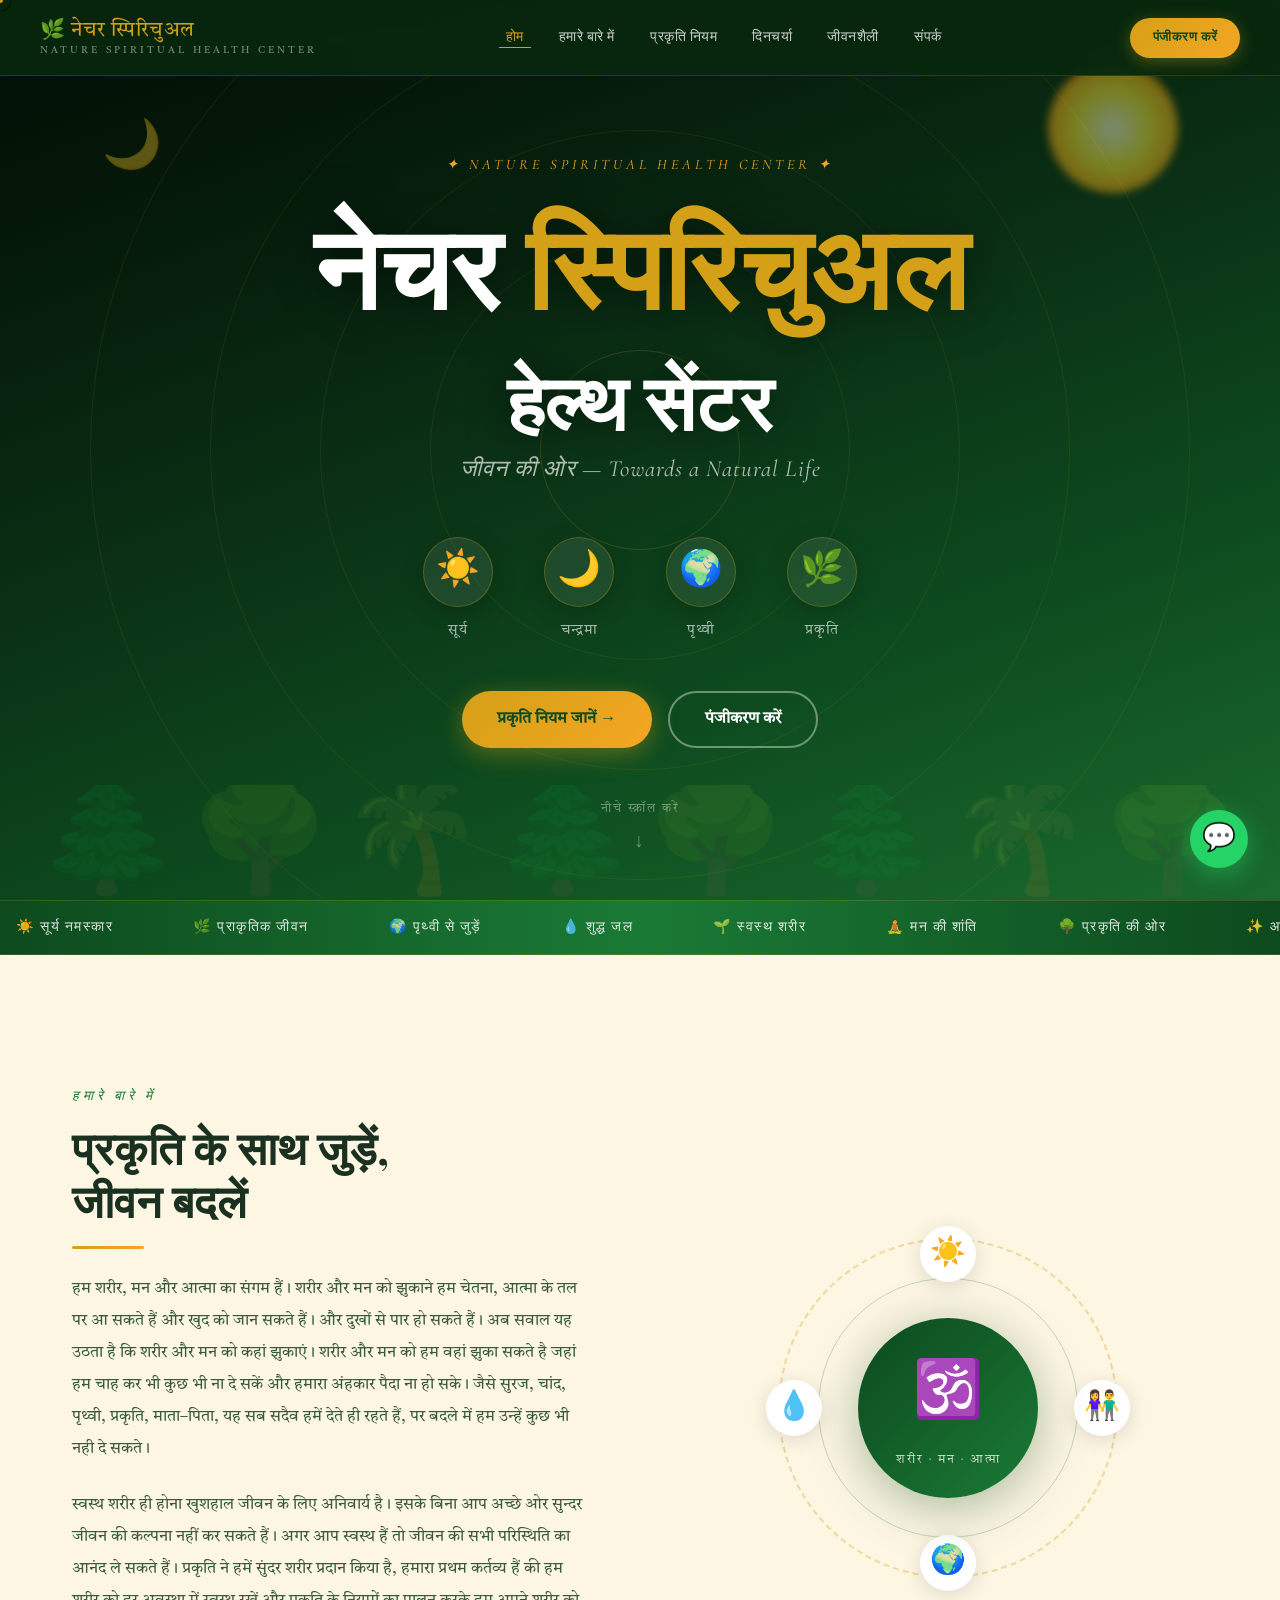
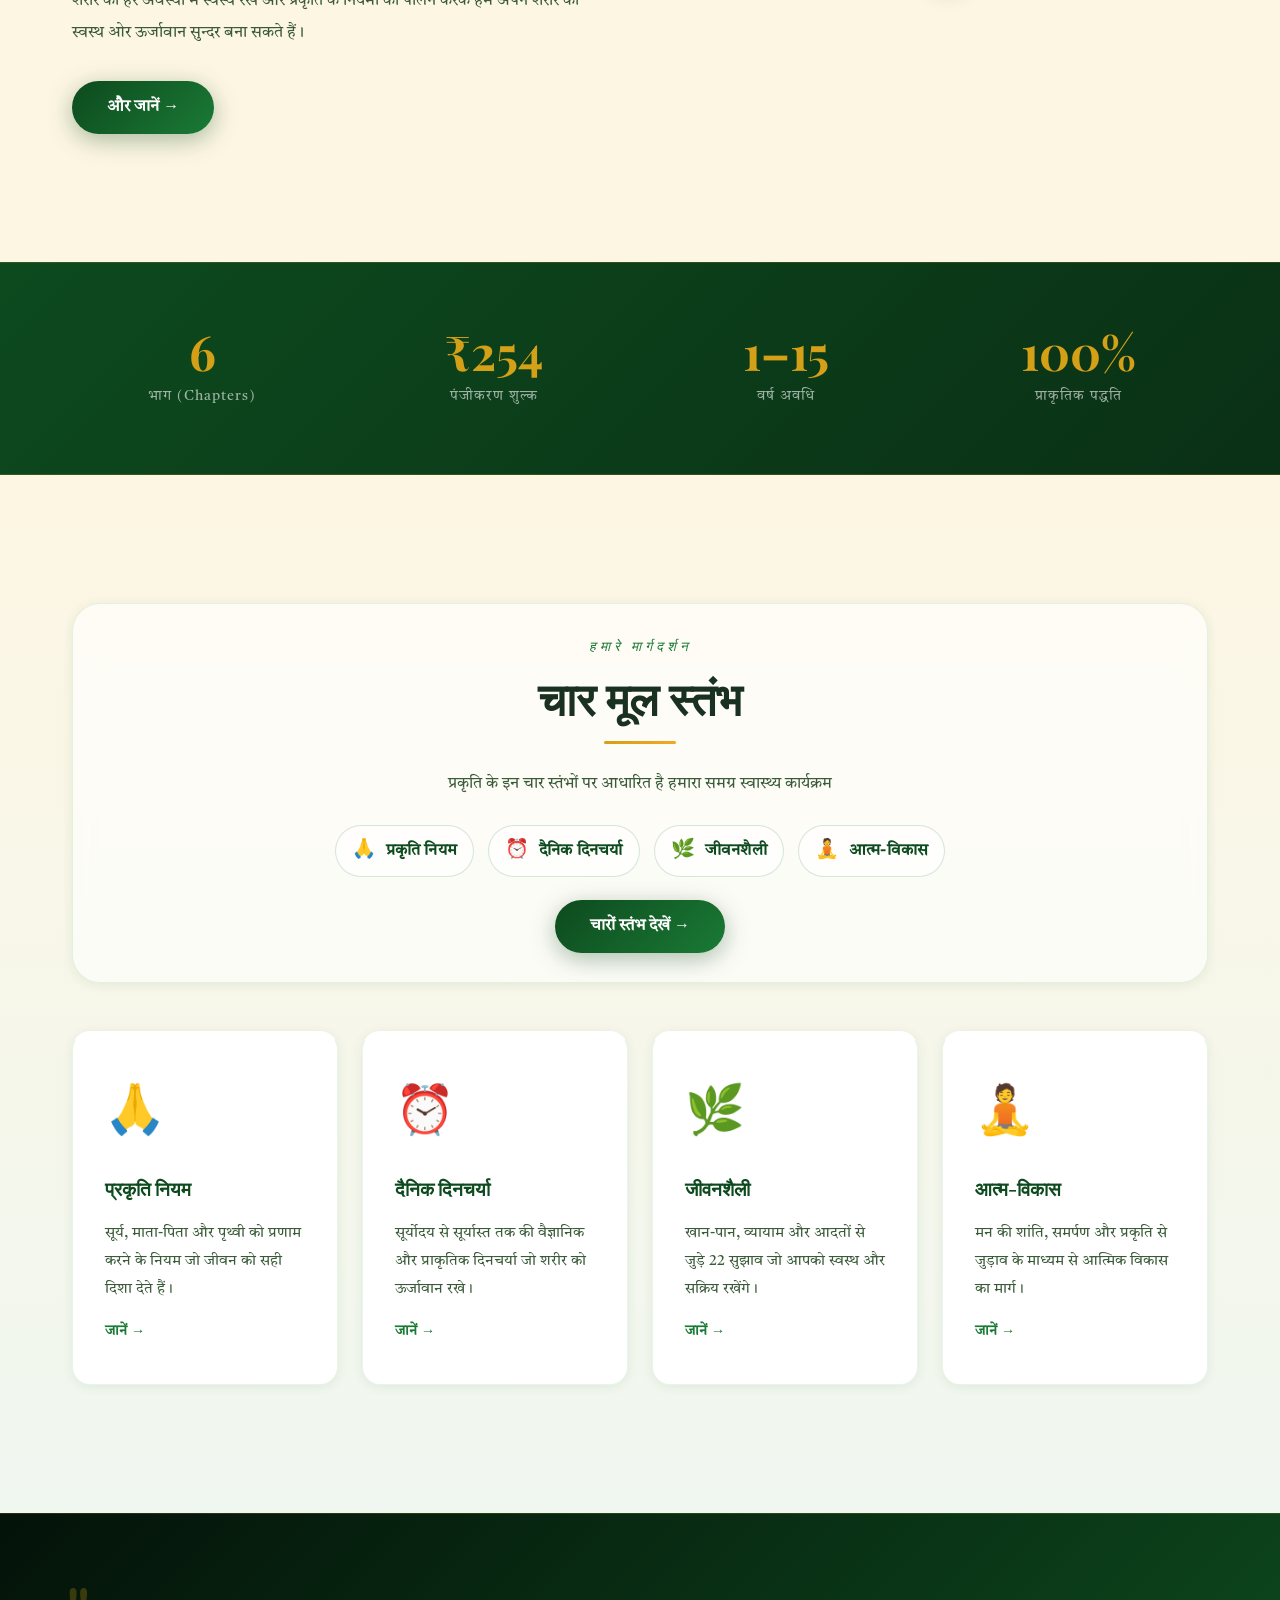
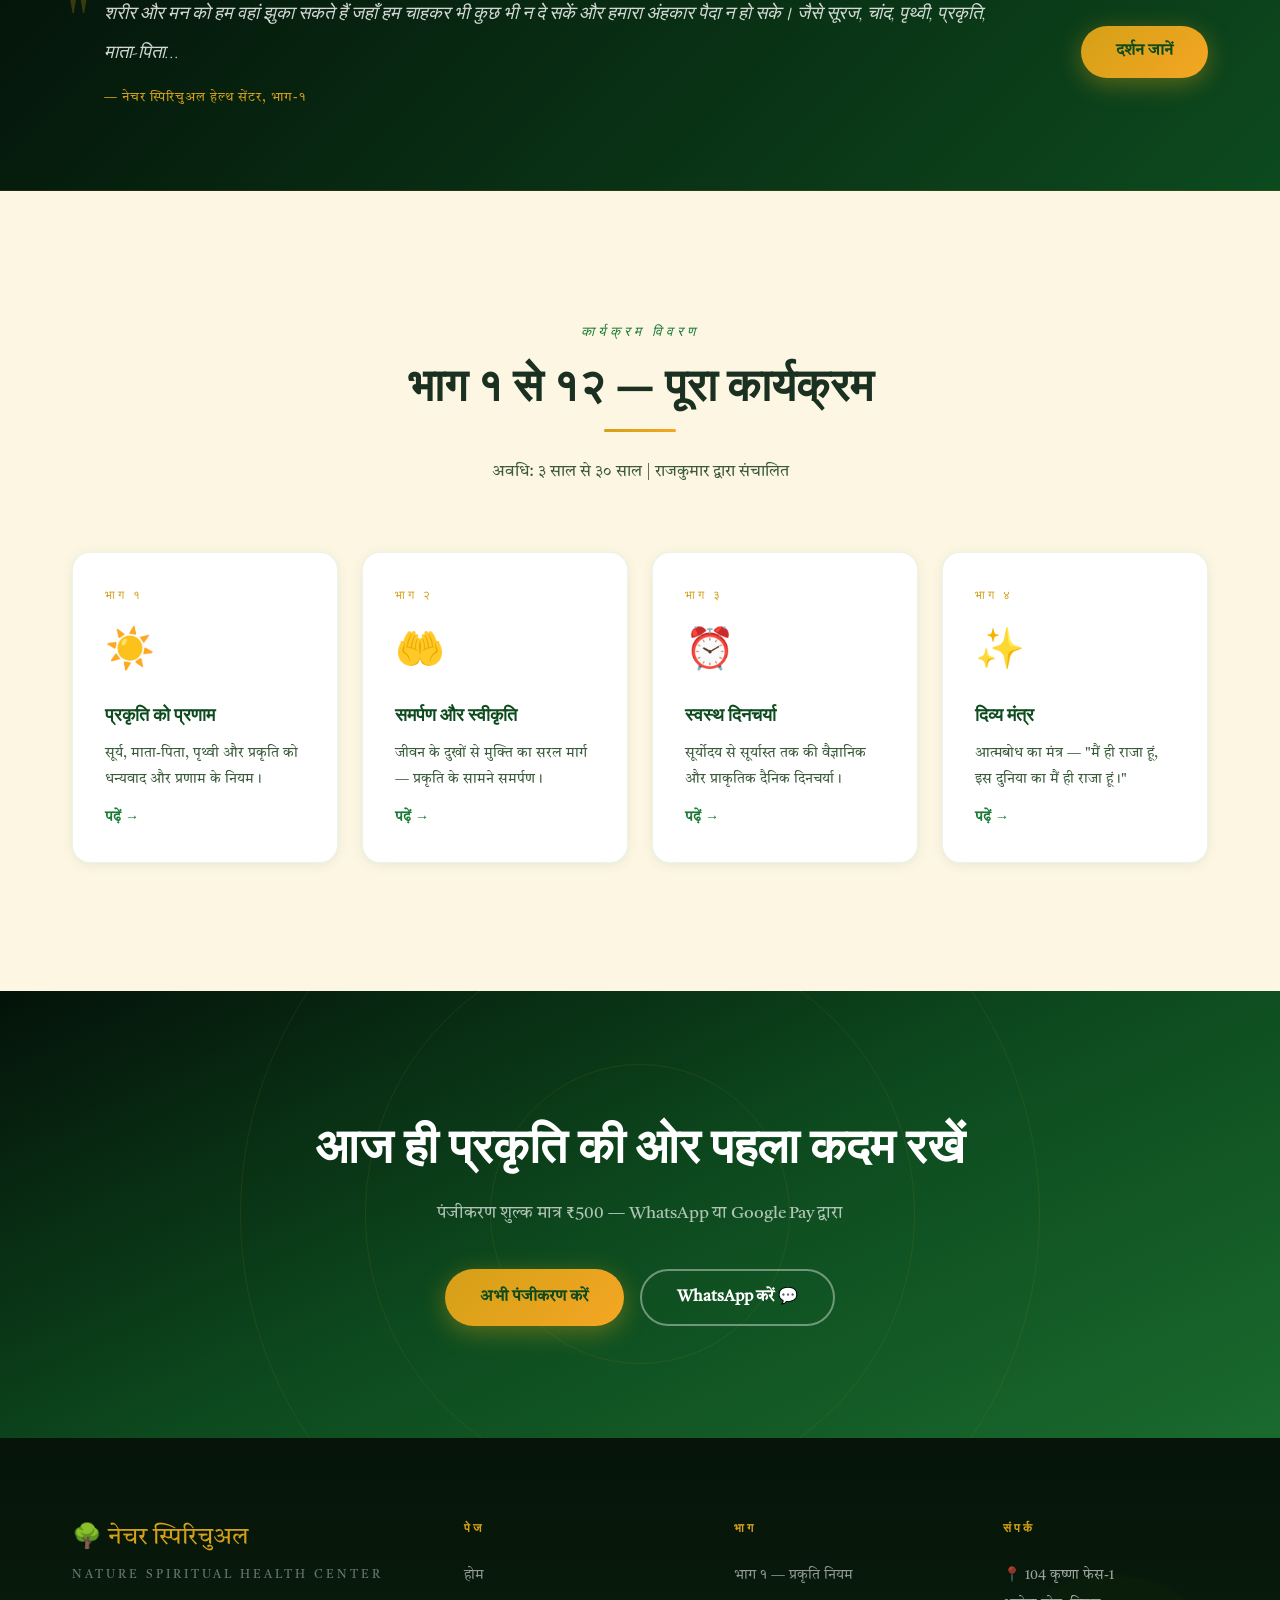
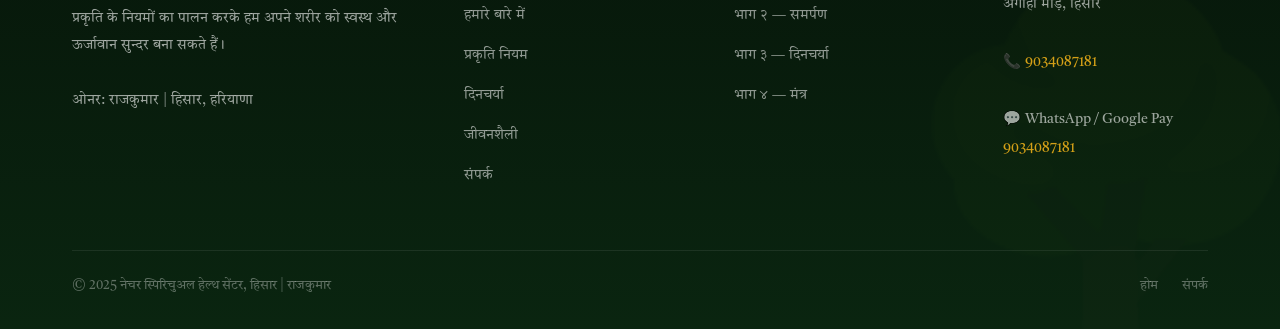
==== commit dd2c0612: "YTF" ====
--- a/index.html
+++ b/index.html
@@ -106,8 +106,8 @@
           <span>पृथ्वी</span>
         </div>
         <div class="cosmos-item">
-          <div class="cosmos-orb nature-orb">👫</div>
-          <span>माता पिता</span>
+          <div class="cosmos-orb nature-orb">🌿</div>
+          <span>प्रकृति</span>
         </div>
       </div>
 
@@ -155,11 +155,12 @@
           <div class="divider"></div>
           <p class="section-desc" style="margin-bottom:1.5rem">
             हम शरीर, मन और आत्मा का संगम हैं। शरीर और मन को झुकाने हम चेतना, आत्मा के तल पर आ सकते हैं और खुद को जान
-            सकते हैं। और दुखों से पार हो सकते हैं।
+            सकते हैं। और दुखों से पार हो सकते हैं। अब सवाल यह उठता है कि शरीर और मन को कहां झुकाएं। शरीर और मन को हम वहां झुका सकते है जहां हम चाह कर भी कुछ भी ना दे सकें और हमारा अंहकार पैदा ना हो सके। जैसे सुरज, चांद, पृथ्वी, प्रकृति, माता–पिता, यह सब सदैव हमें देते ही रहते हैं, पर बदले में हम उन्हें कुछ भी नही दे सकते।
           </p>
           <p class="section-desc" style="margin-bottom:2rem">
-            स्वस्थ शरीर ही होना खुशहाल जीवन के लिए अनिवार्य है। प्रकृति ने हमें जो सुंदर शरीर दिया है, उसे स्वस्थ रखना
-            हमारा प्रथम कर्तव्य है।
+            स्वस्थ शरीर ही होना खुशहाल जीवन के लिए अनिवार्य है। इसके बिना आप अच्छे ओर सुन्दर जीवन की कल्पना नहीं कर
+            सकते हैं। अगर आप स्वस्थ हैं तो जीवन की सभी परिस्थिति का आनंद ले सकते हैं। प्रकृति ने हमें सुंदर शरीर प्रदान किया
+            है, हमारा प्रथम कर्तव्य हैं की हम शरीर को हर अवस्था में स्वस्थ रखें और प्रकृति के नियमों का पालन करके हम अपने शरीर को स्वस्थ ओर ऊर्जावान सुन्दर बना सकते हैं।
           </p>
           <a href="about.html" class="btn btn-green">और जानें →</a>
         </div>
@@ -173,7 +174,7 @@
             </div>
             <div class="mandala-orbits">
               <div class="mo mo-1">☀️</div>
-              <div class="mo mo-2">🌿</div>
+              <div class="mo mo-2">👫</div>
               <div class="mo mo-3">🌍</div>
               <div class="mo mo-4">💧</div>
             </div>
@@ -210,38 +211,61 @@
   <!-- ══════════════════════════════════════ FEATURES GRID ══════════════════════════════════════ -->
   <section class="features-section py-section">
     <div class="container">
-      <div class="text-center reveal" style="margin-bottom:4rem">
-        <span class="section-label">हमारे मार्गदर्शन</span>
-        <h2 class="section-title">चार मूल स्तंभ</h2>
-        <div class="divider center"></div>
-        <p class="section-desc center">प्रकृति के इन चार स्तंभों पर आधारित है हमारा समग्र स्वास्थ्य कार्यक्रम</p>
-      </div>
-      <div class="features-grid stagger-children">
-        <a href="niyam.html" class="feat-card card">
-          <div class="feat-icon">🙏</div>
-          <h3 class="feat-title">प्रकृति नियम</h3>
-          <p class="feat-text">सूर्य, माता-पिता और पृथ्वी को प्रणाम करने के नियम जो जीवन को सही दिशा देते हैं।</p>
-          <span class="feat-link">जानें → </span>
-        </a>
-        <a href="dinchrya.html" class="feat-card card">
-          <div class="feat-icon">⏰</div>
-          <h3 class="feat-title">दैनिक दिनचर्या</h3>
-          <p class="feat-text">सूर्योदय से सूर्यास्त तक की वैज्ञानिक और प्राकृतिक दिनचर्या जो शरीर को ऊर्जावान रखे।</p>
-          <span class="feat-link">जानें →</span>
-        </a>
-        <a href="lifestyle.html" class="feat-card card">
-          <div class="feat-icon">🌿</div>
-          <h3 class="feat-title">जीवनशैली</h3>
-          <p class="feat-text">खान-पान, व्यायाम और आदतों से जुड़े 22 सुझाव जो आपको स्वस्थ और सक्रिय रखेंगे।</p>
-          <span class="feat-link">जानें →</span>
-        </a>
-        <a href="about.html" class="feat-card card">
-          <div class="feat-icon">🧘</div>
-          <h3 class="feat-title">आत्म-विकास</h3>
-          <p class="feat-text">मन की शांति, समर्पण और प्रकृति से जुड़ाव के माध्यम से आत्मिक विकास का मार्ग।</p>
-          <span class="feat-link">जानें →</span>
-        </a>
-      </div>
+    <div class="text-center reveal features-intro" style="margin-bottom:3rem">
+      <span class="section-label">हमारे मार्गदर्शन</span>
+      <h2 class="section-title">चार मूल स्तंभ</h2>
+      <div class="divider center"></div>
+      <p class="section-desc center">प्रकृति के इन चार स्तंभों पर आधारित है हमारा समग्र स्वास्थ्य कार्यक्रम</p>
+
+      <div class="pillar-badges" aria-label="चार मूल स्तंभ सारांश">
+        <div class="pillar-pill">
+          <span class="pillar-icon" aria-hidden="true">🙏</span>
+          <span class="pillar-text">प्रकृति नियम</span>
+        </div>
+        <div class="pillar-pill">
+          <span class="pillar-icon" aria-hidden="true">⏰</span>
+          <span class="pillar-text">दैनिक दिनचर्या</span>
+        </div>
+        <div class="pillar-pill">
+          <span class="pillar-icon" aria-hidden="true">🌿</span>
+          <span class="pillar-text">जीवनशैली</span>
+        </div>
+        <div class="pillar-pill">
+          <span class="pillar-icon" aria-hidden="true">🧘</span>
+          <span class="pillar-text">आत्म-विकास</span>
+        </div>
+      </div>
+
+      <div class="features-header-cta">
+        <a href="niyam.html" class="btn btn-green">चारों स्तंभ देखें →</a>
+      </div>
+    </div>
+    <div class="features-grid stagger-children">
+      <a href="niyam.html" class="feat-card card">
+        <div class="feat-icon">🙏</div>
+        <h3 class="feat-title">प्रकृति नियम</h3>
+        <p class="feat-text">सूर्य, माता-पिता और पृथ्वी को प्रणाम करने के नियम जो जीवन को सही दिशा देते हैं।</p>
+        <span class="feat-link">जानें → </span>
+      </a>
+      <a href="dinchrya.html" class="feat-card card">
+        <div class="feat-icon">⏰</div>
+        <h3 class="feat-title">दैनिक दिनचर्या</h3>
+        <p class="feat-text">सूर्योदय से सूर्यास्त तक की वैज्ञानिक और प्राकृतिक दिनचर्या जो शरीर को ऊर्जावान रखे।</p>
+        <span class="feat-link">जानें →</span>
+      </a>
+      <a href="lifestyle.html" class="feat-card card">
+        <div class="feat-icon">🌿</div>
+        <h3 class="feat-title">जीवनशैली</h3>
+        <p class="feat-text">खान-पान, व्यायाम और आदतों से जुड़े 22 सुझाव जो आपको स्वस्थ और सक्रिय रखेंगे।</p>
+        <span class="feat-link">जानें →</span>
+      </a>
+      <a href="about.html" class="feat-card card">
+        <div class="feat-icon">🧘</div>
+        <h3 class="feat-title">आत्म-विकास</h3>
+        <p class="feat-text">मन की शांति, समर्पण और प्रकृति से जुड़ाव के माध्यम से आत्मिक विकास का मार्ग।</p>
+        <span class="feat-link">जानें →</span>
+      </a>
+    </div>
     </div>
   </section>
 
